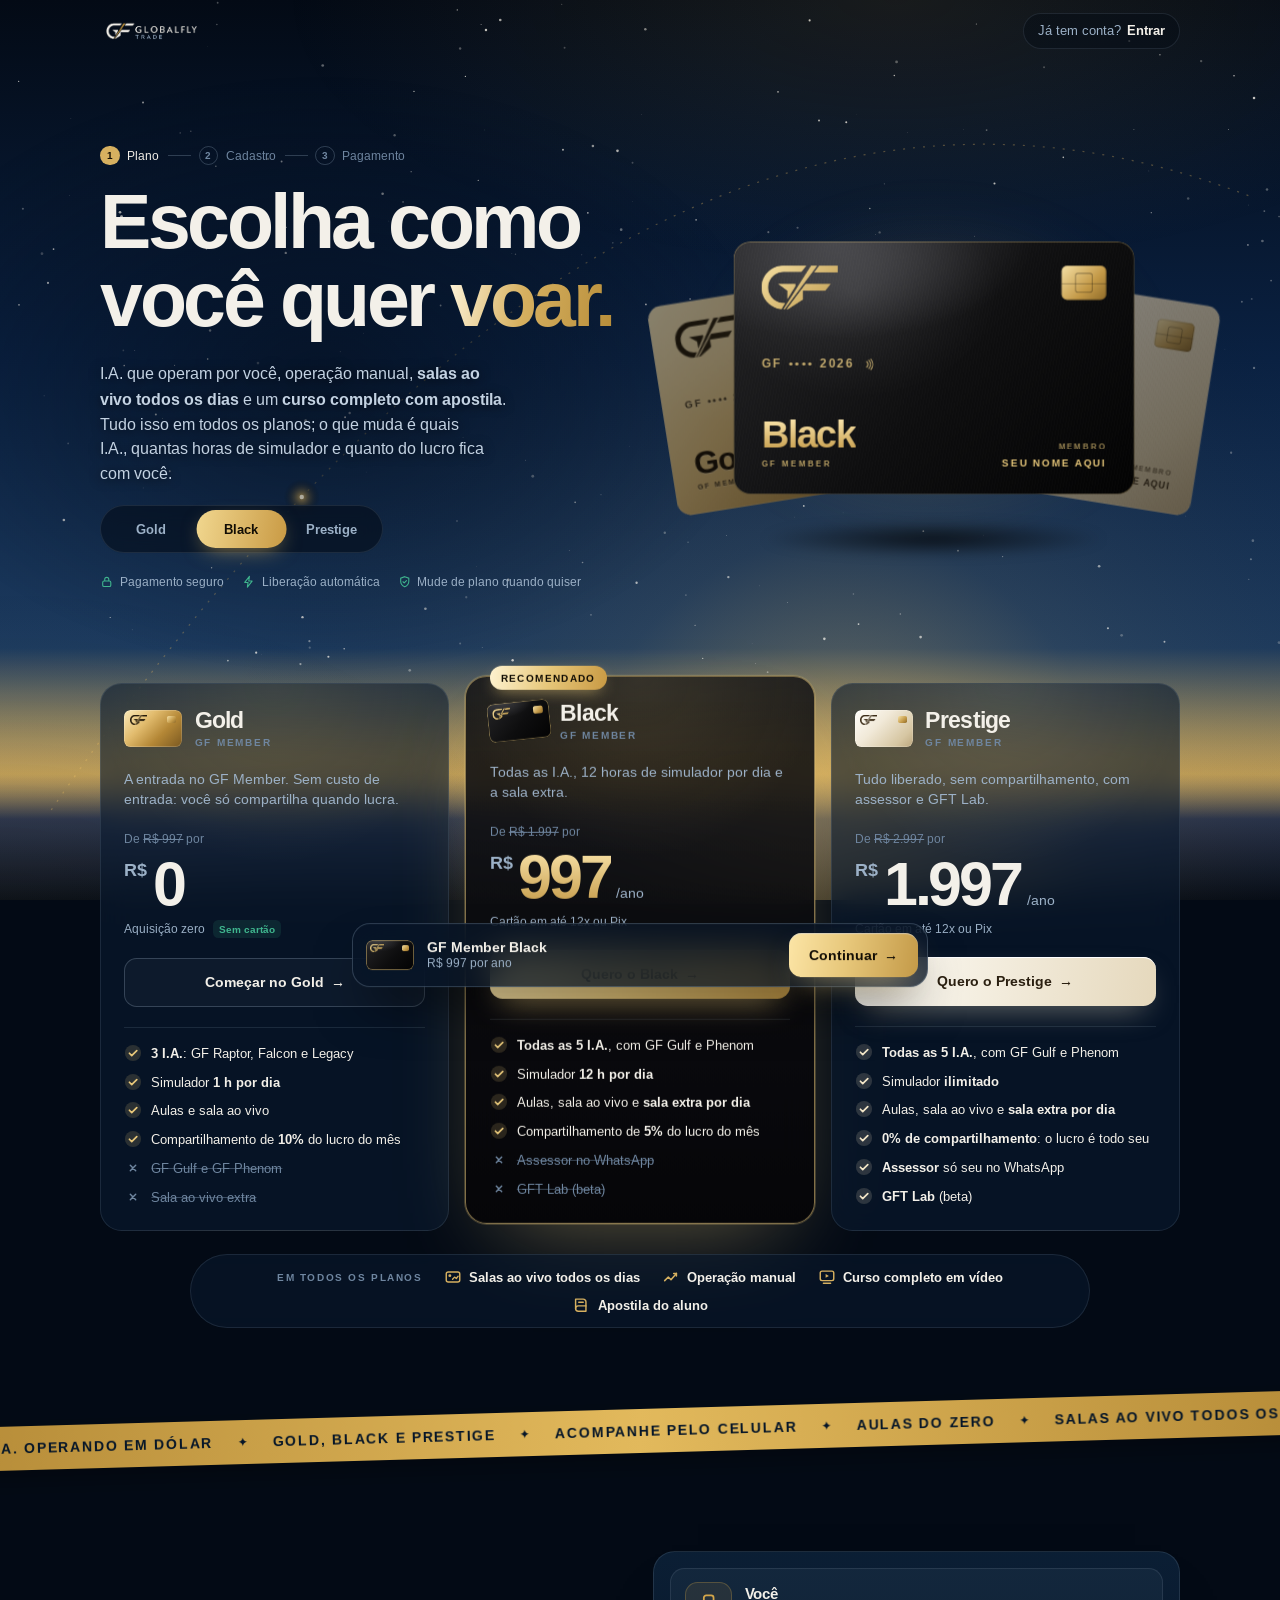
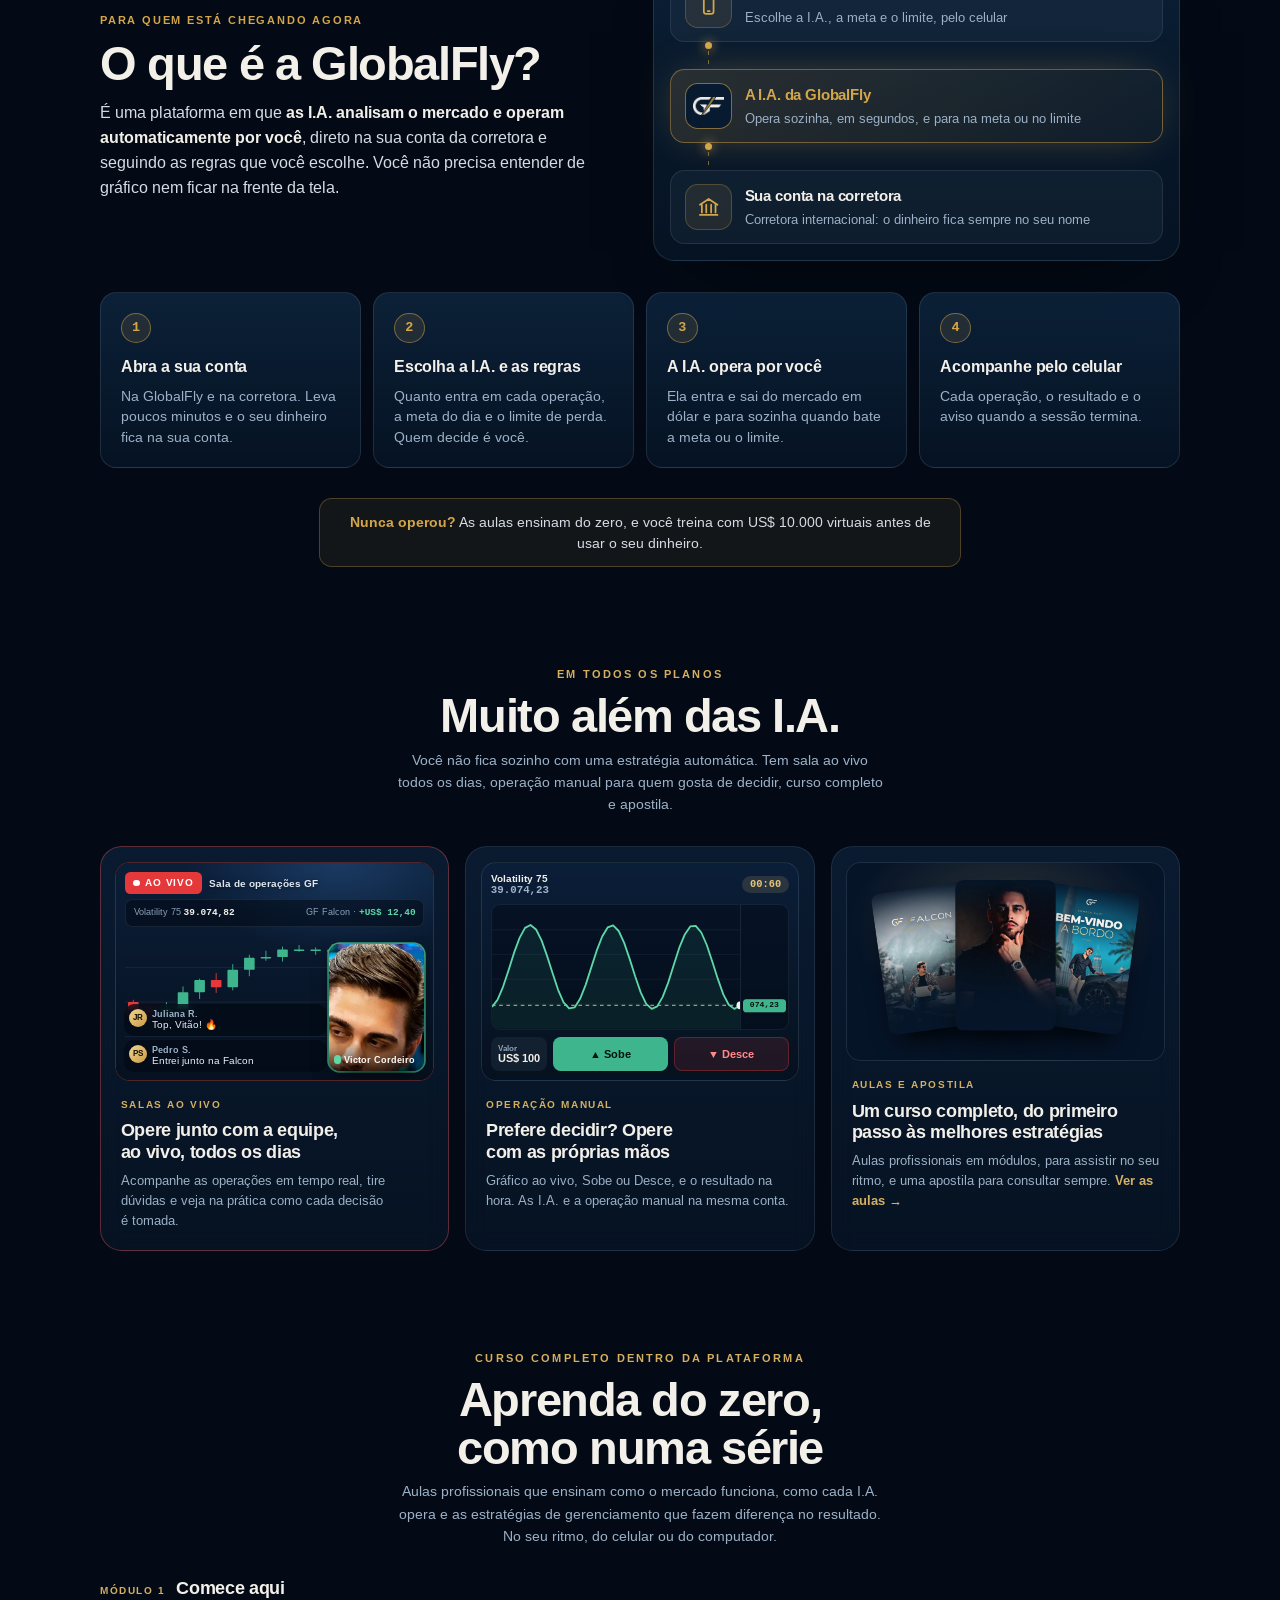
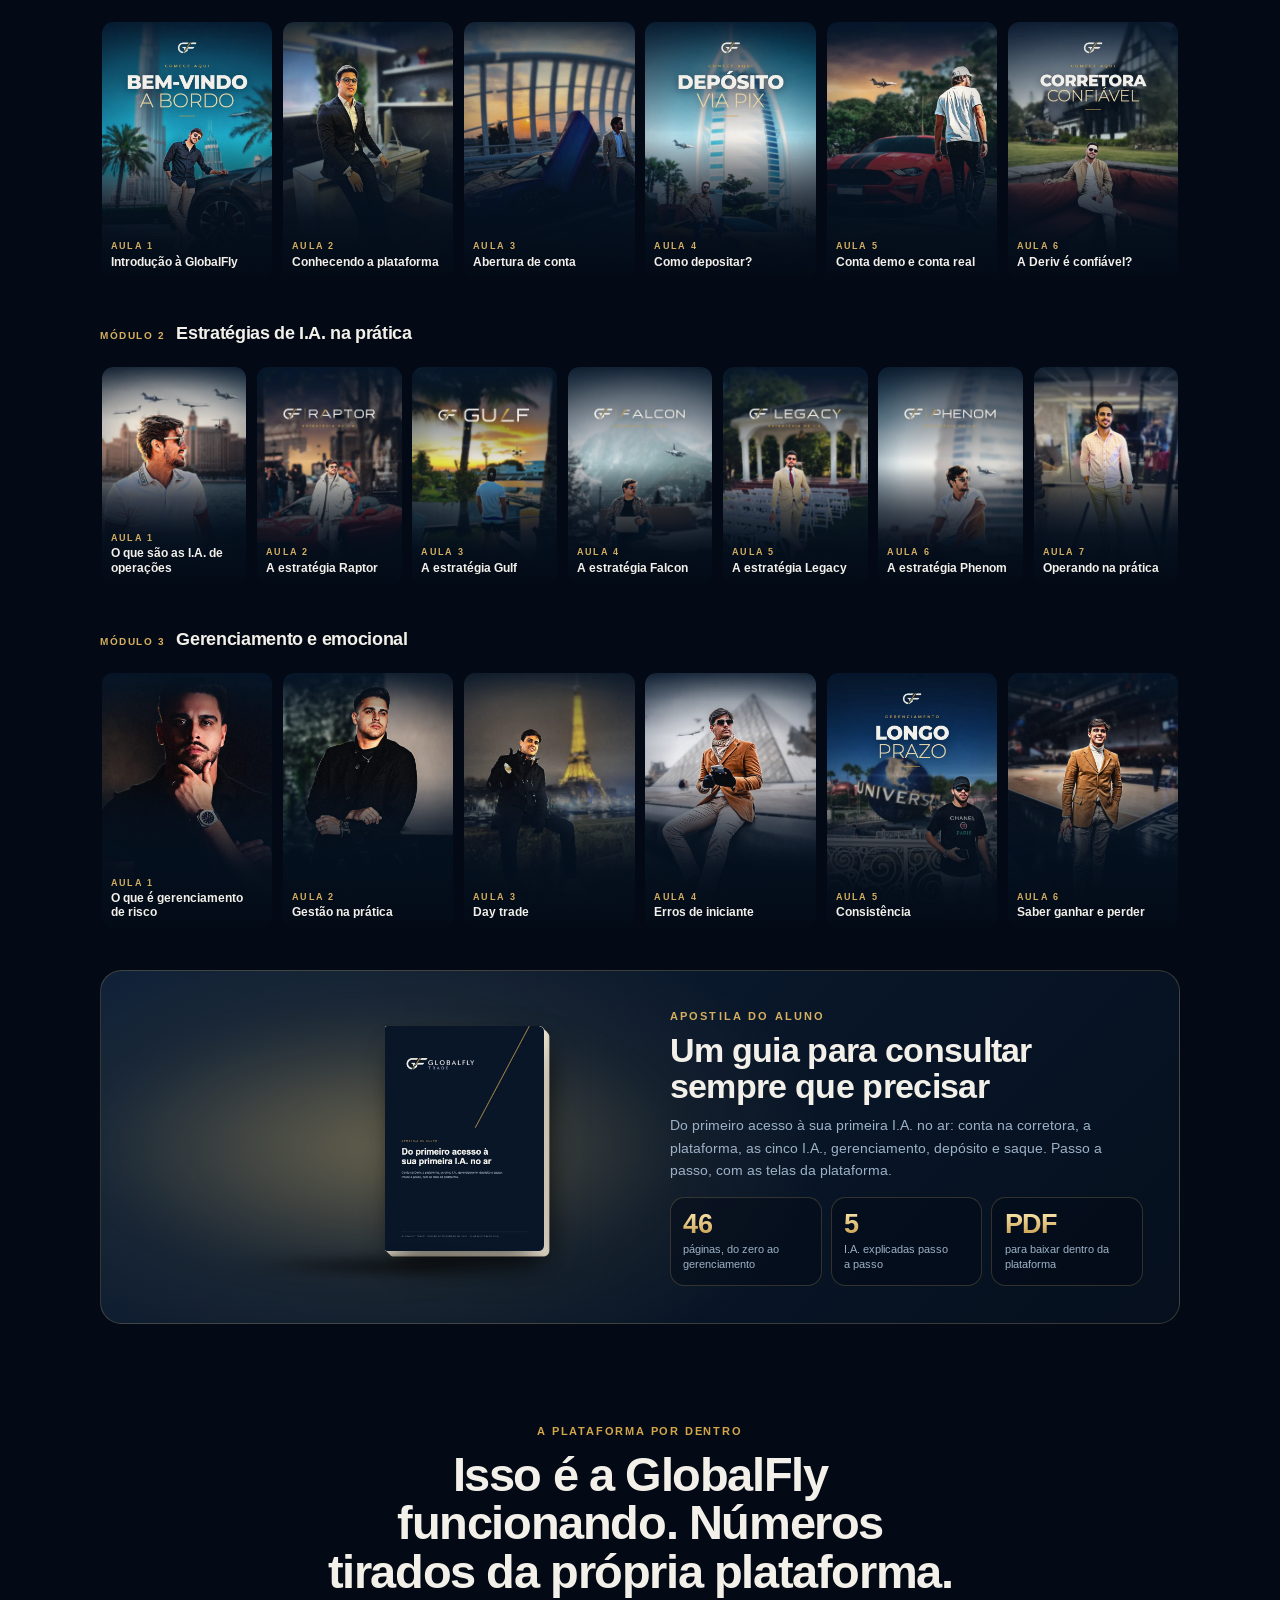
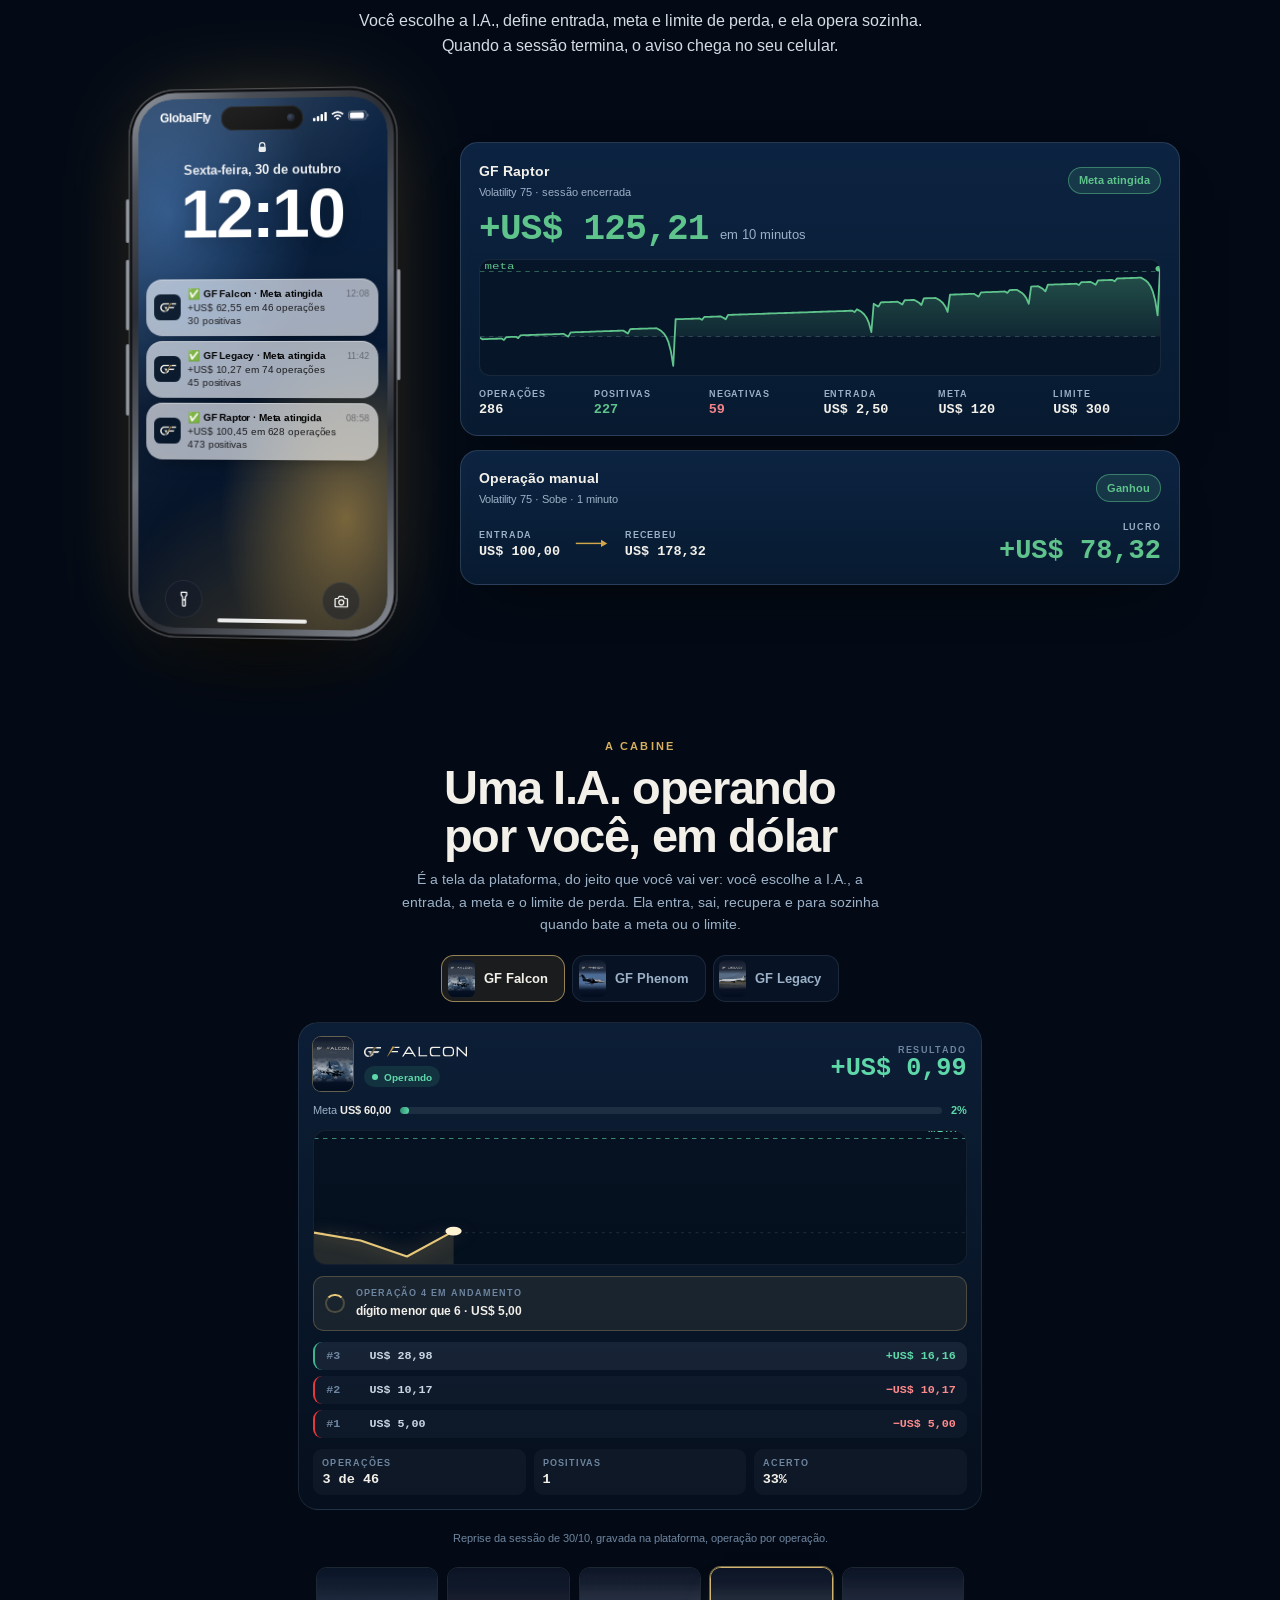
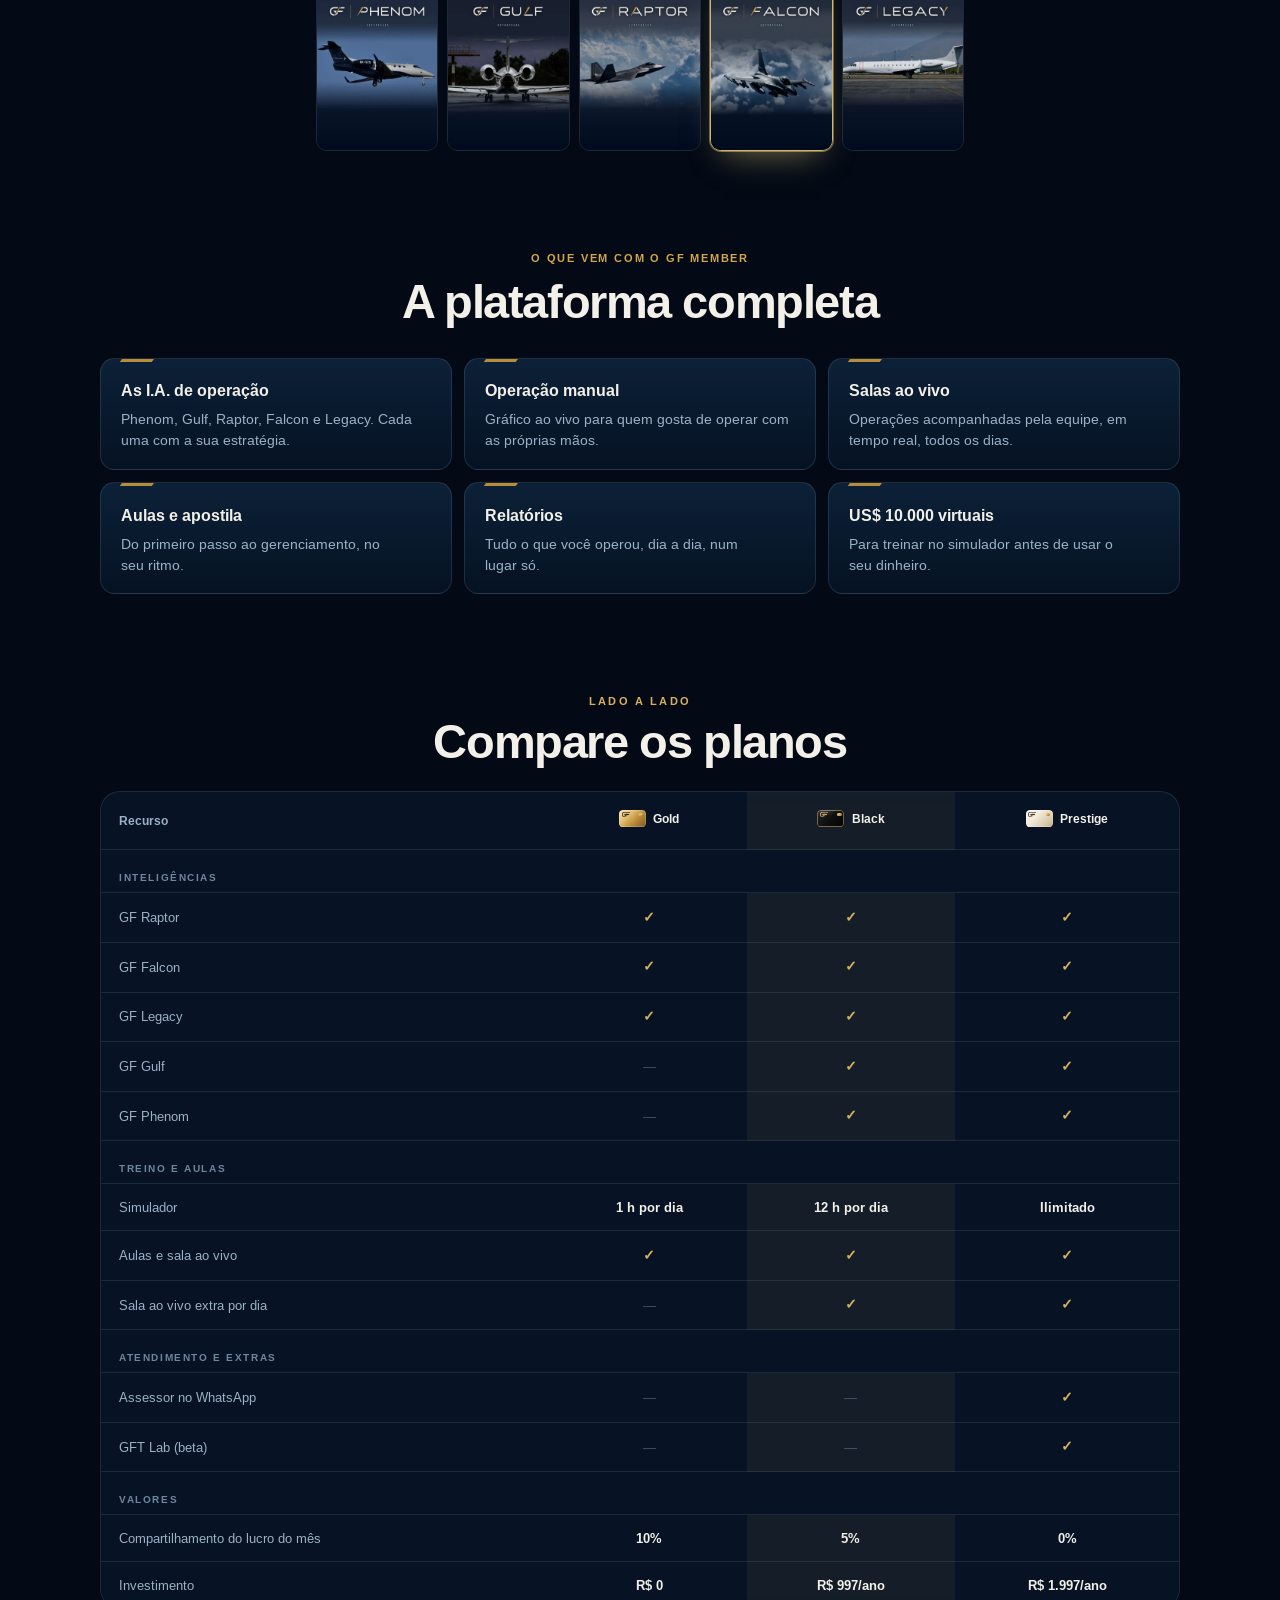
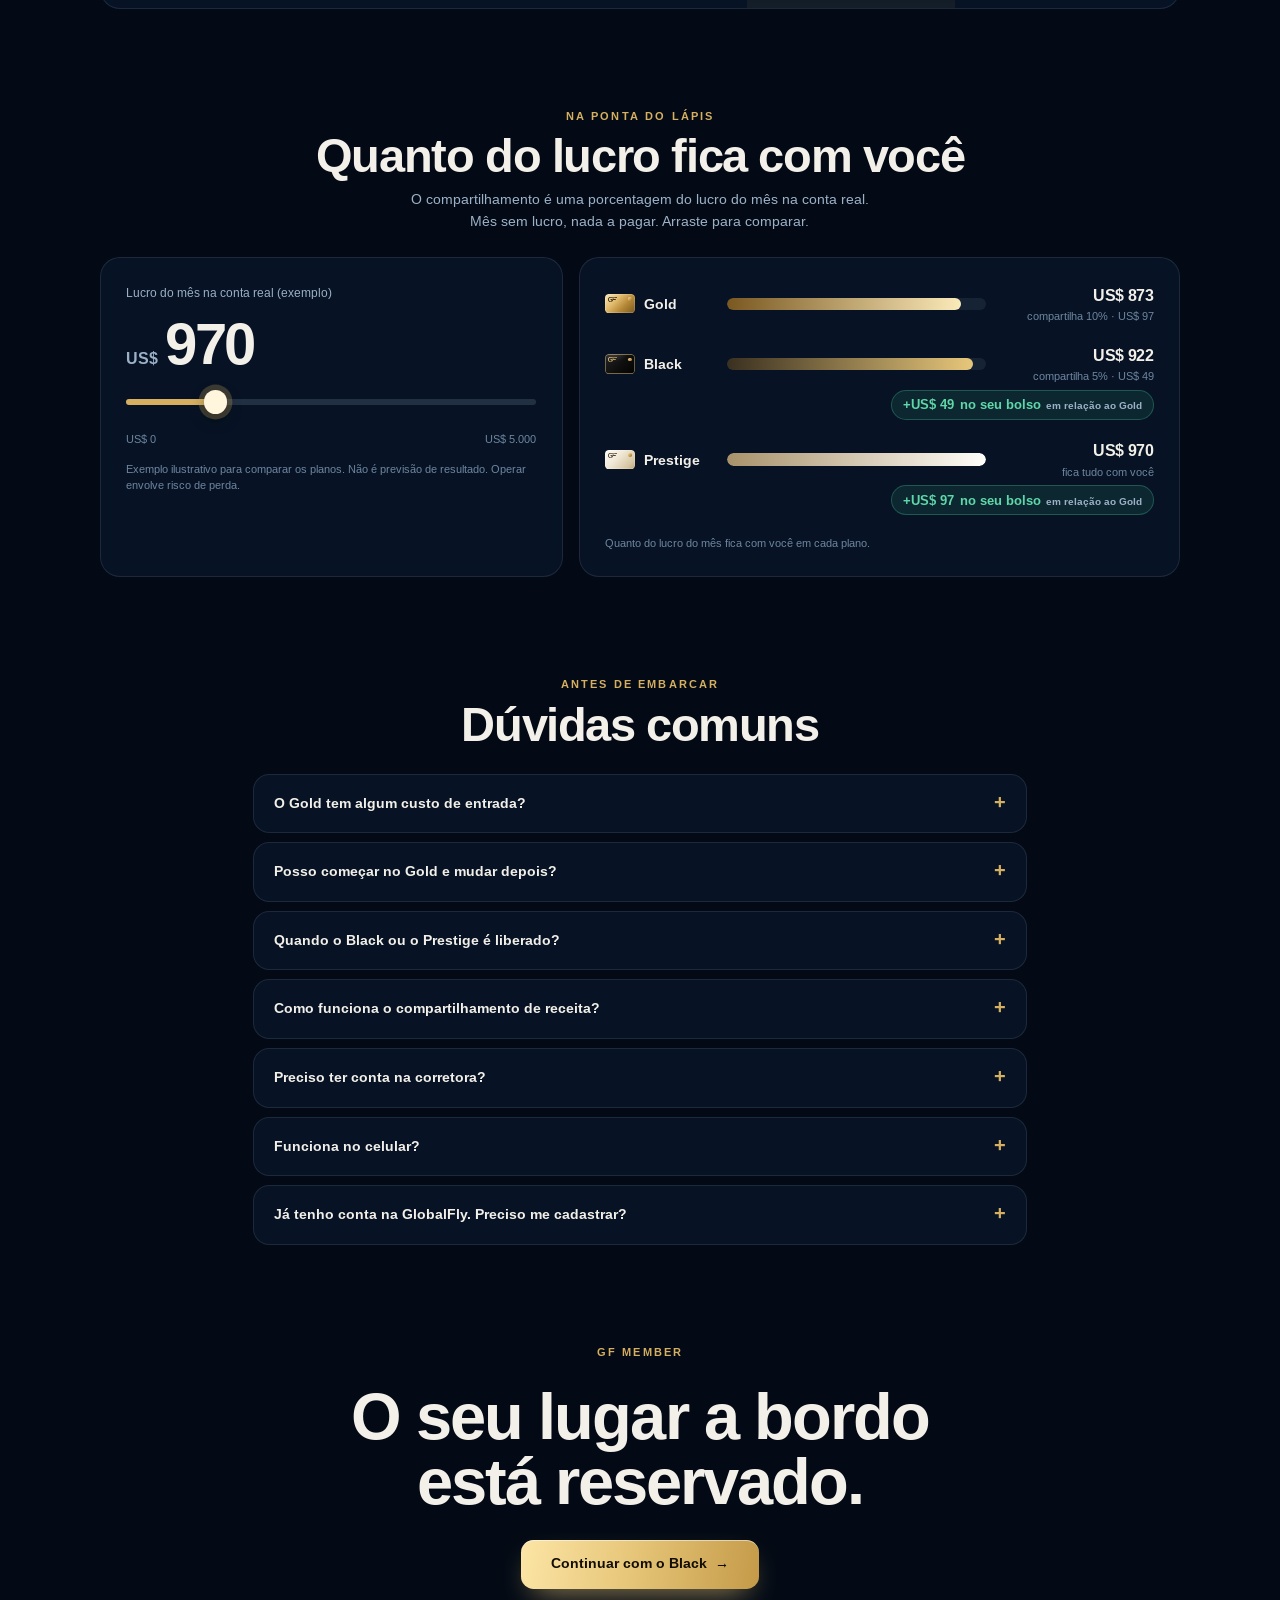
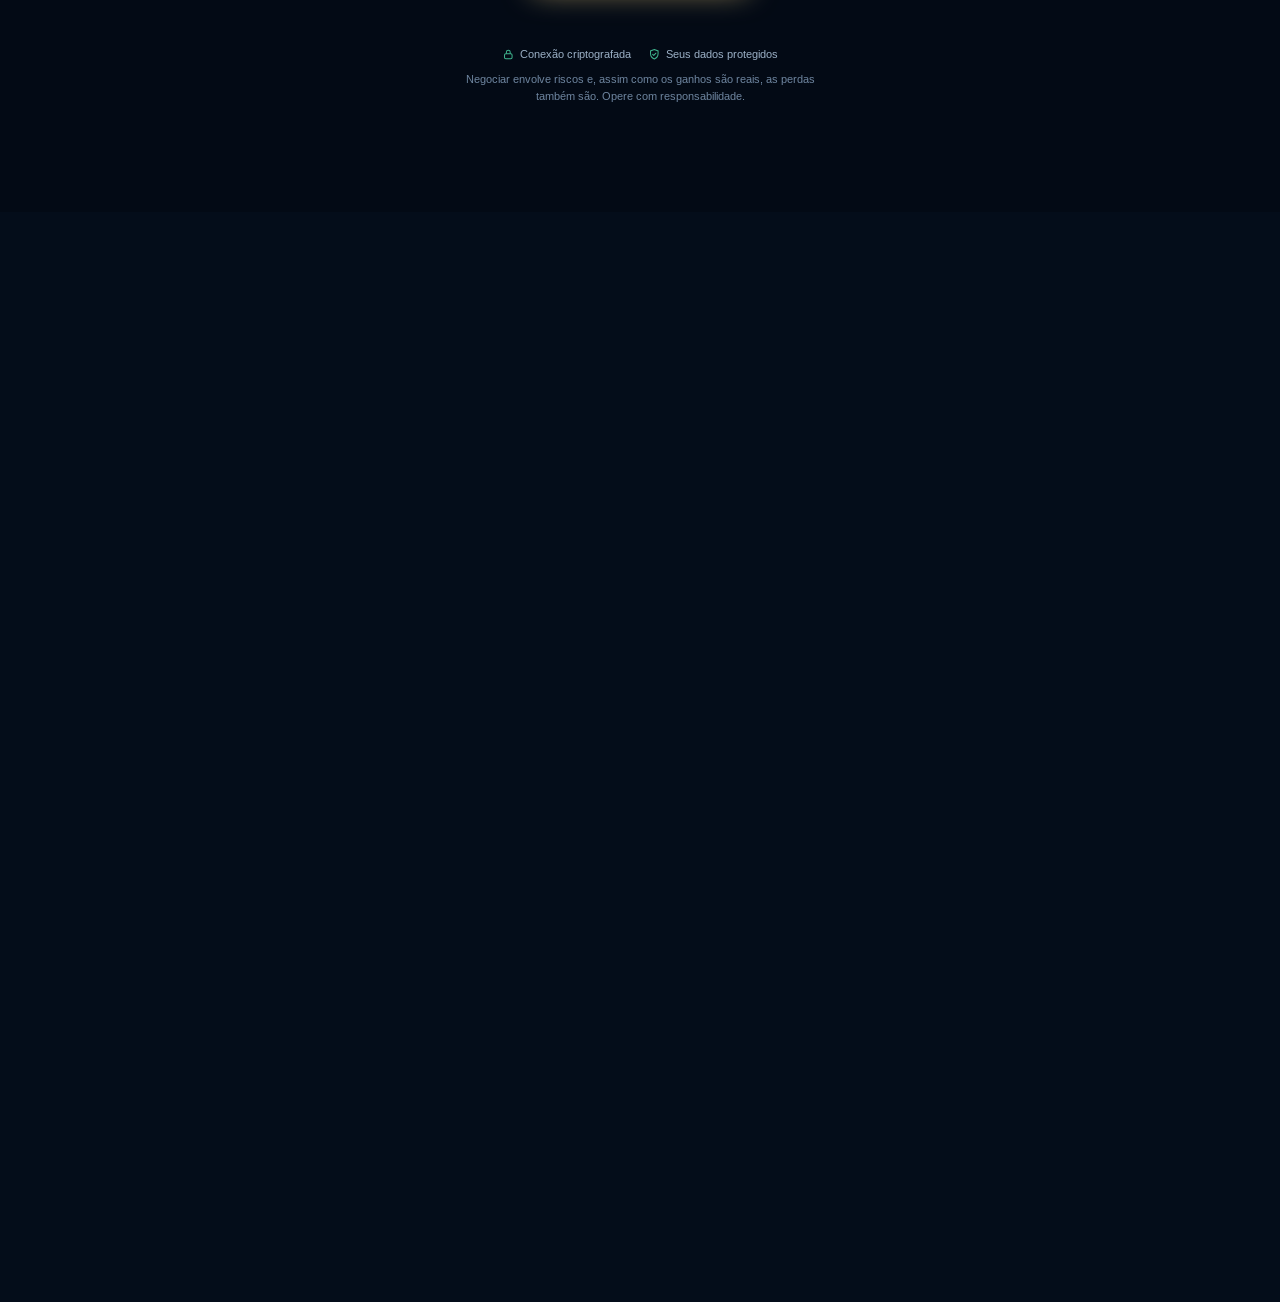
==== cadastro/index.html @ 7704c105 "Legacy Pro: 2026-11-24 23:28" ====
<!doctype html>
<html lang="pt-BR">
<head>
<meta charset="utf-8">
<meta name="viewport" content="width=device-width, initial-scale=1, viewport-fit=cover">
<meta name="robots" content="noindex">
<meta name="theme-color" content="#030A15">
<title>GlobalFly · Cadastro</title>
<!--
  11/11/2026 (Tiago): globalflytrade.com/cadastro, /n/cadastro e /v/cadastro abrem o cadastro com a
  escolha do plano (Gold, Black, Prestige), que mora na plataforma (CadastroComPlanos.tsx). Esta página
  só encaminha: leva a marcação da campanha (utm, fbclid...) e o parceiro do caminho (/n, /v) como
  ?parceiro=, que a plataforma guarda (primeiro toque) e conta como clique, e o pixel do parceiro segue
  na página nova. A landing do lançamento de 09/11 está guardada em arquivo/landing-lancamento-09-11/.
  O questionário e o obrigado (/cadastro/questionario/, /cadastro/obrigado/) continuam aqui.
-->
<style>html,body{margin:0;height:100%;background:#030A15}</style>
<script>
  (function () {
    var s = location.pathname.split('/').filter(Boolean)
    var parceiro = s.length > 1 && s[1] === 'cadastro' && /^[a-z0-9]{1,20}$/.test(s[0]) ? s[0] : ''
    var q = new URLSearchParams(location.search)
    q.set('cadastro', '1')
    if (parceiro && !q.has('parceiro')) q.set('parceiro', parceiro)
    location.replace('/?' + q.toString() + location.hash)
  })()
</script>
<noscript><meta http-equiv="refresh" content="0; url=/?cadastro=1"></noscript>
</head>
<body></body>
</html>
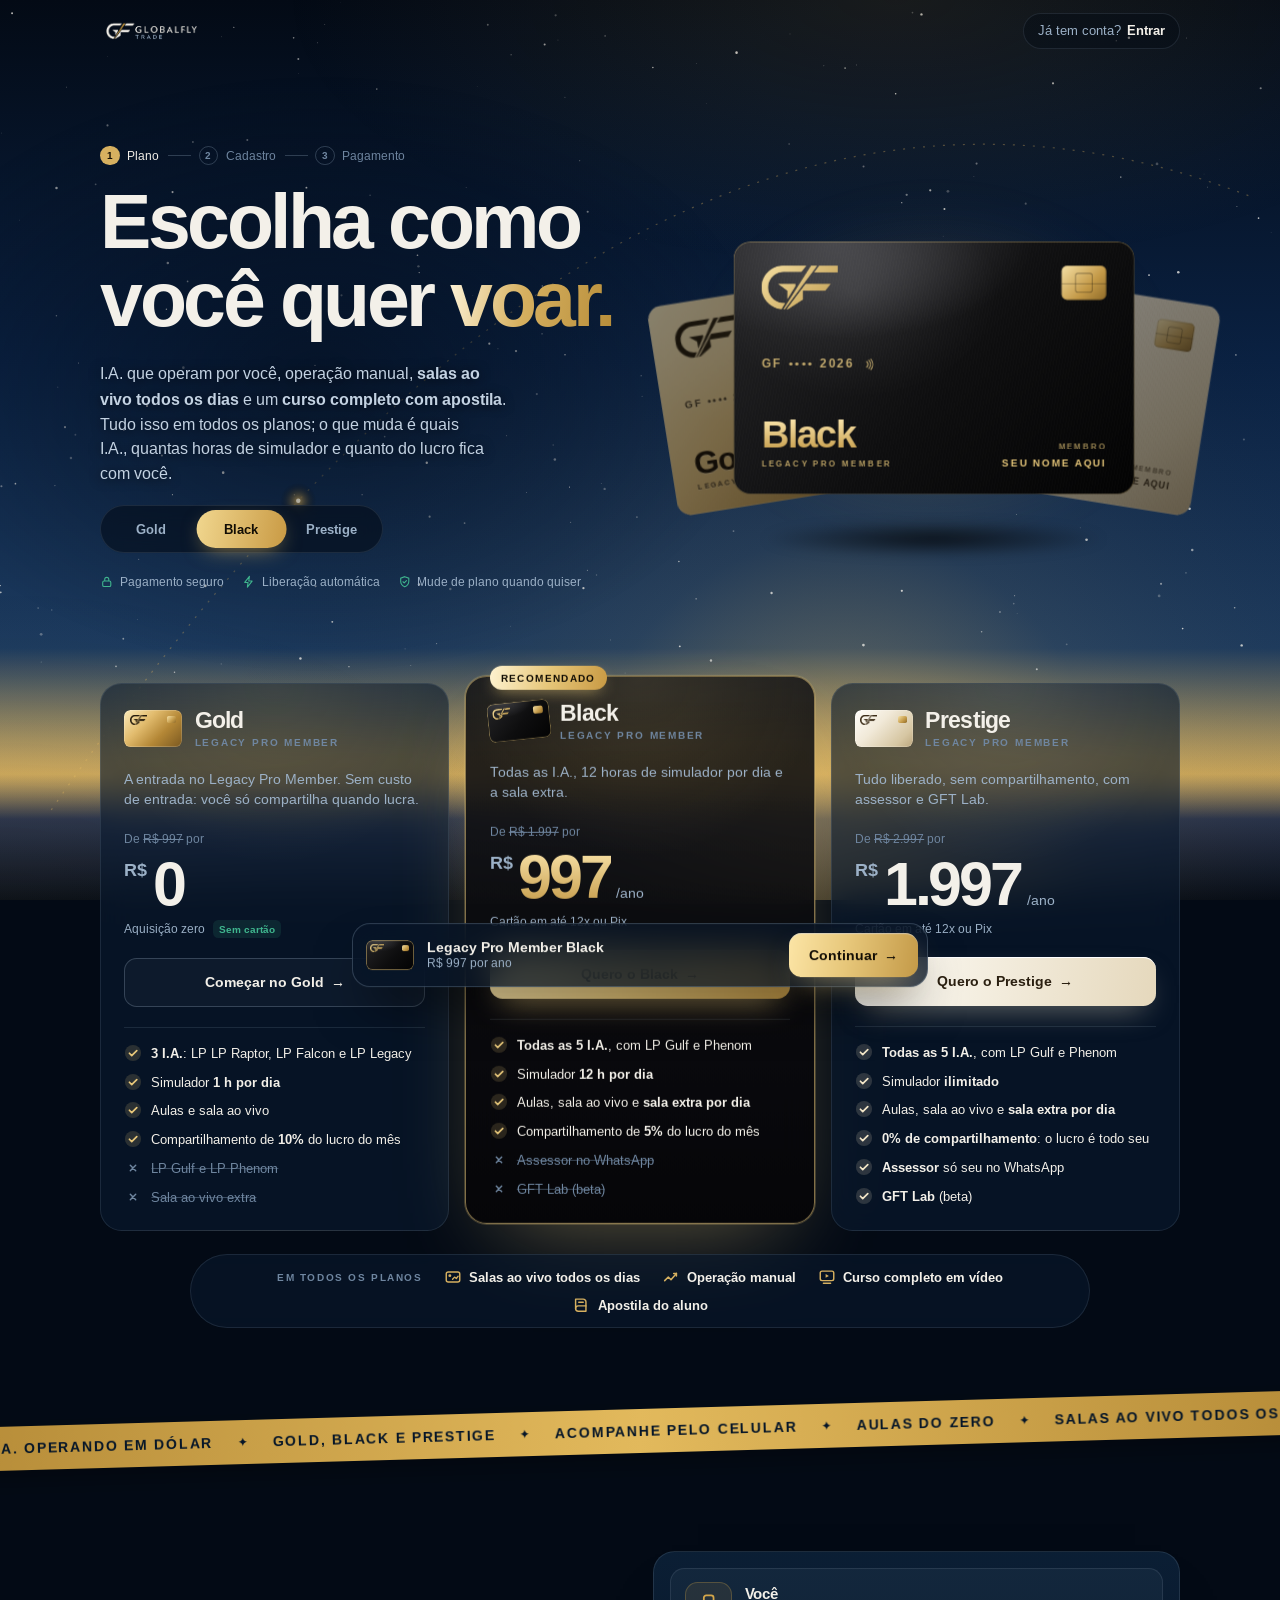
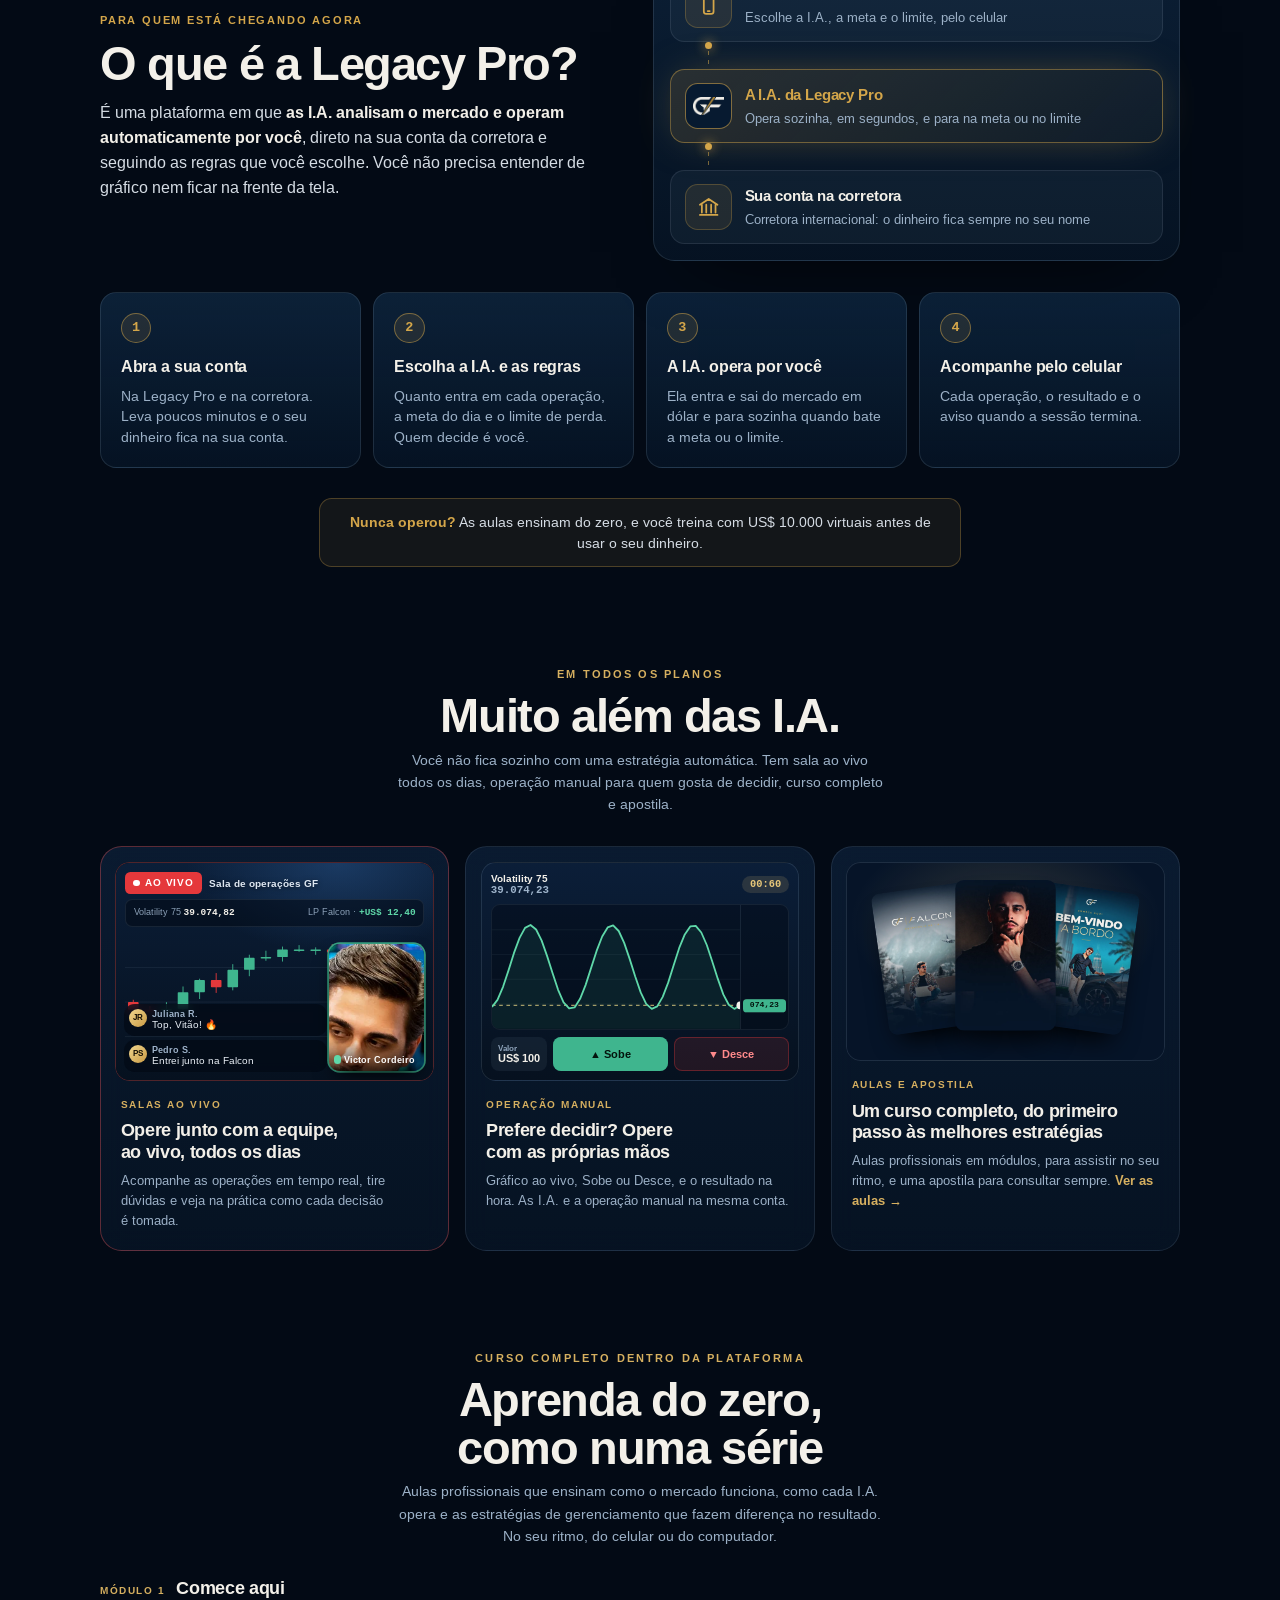
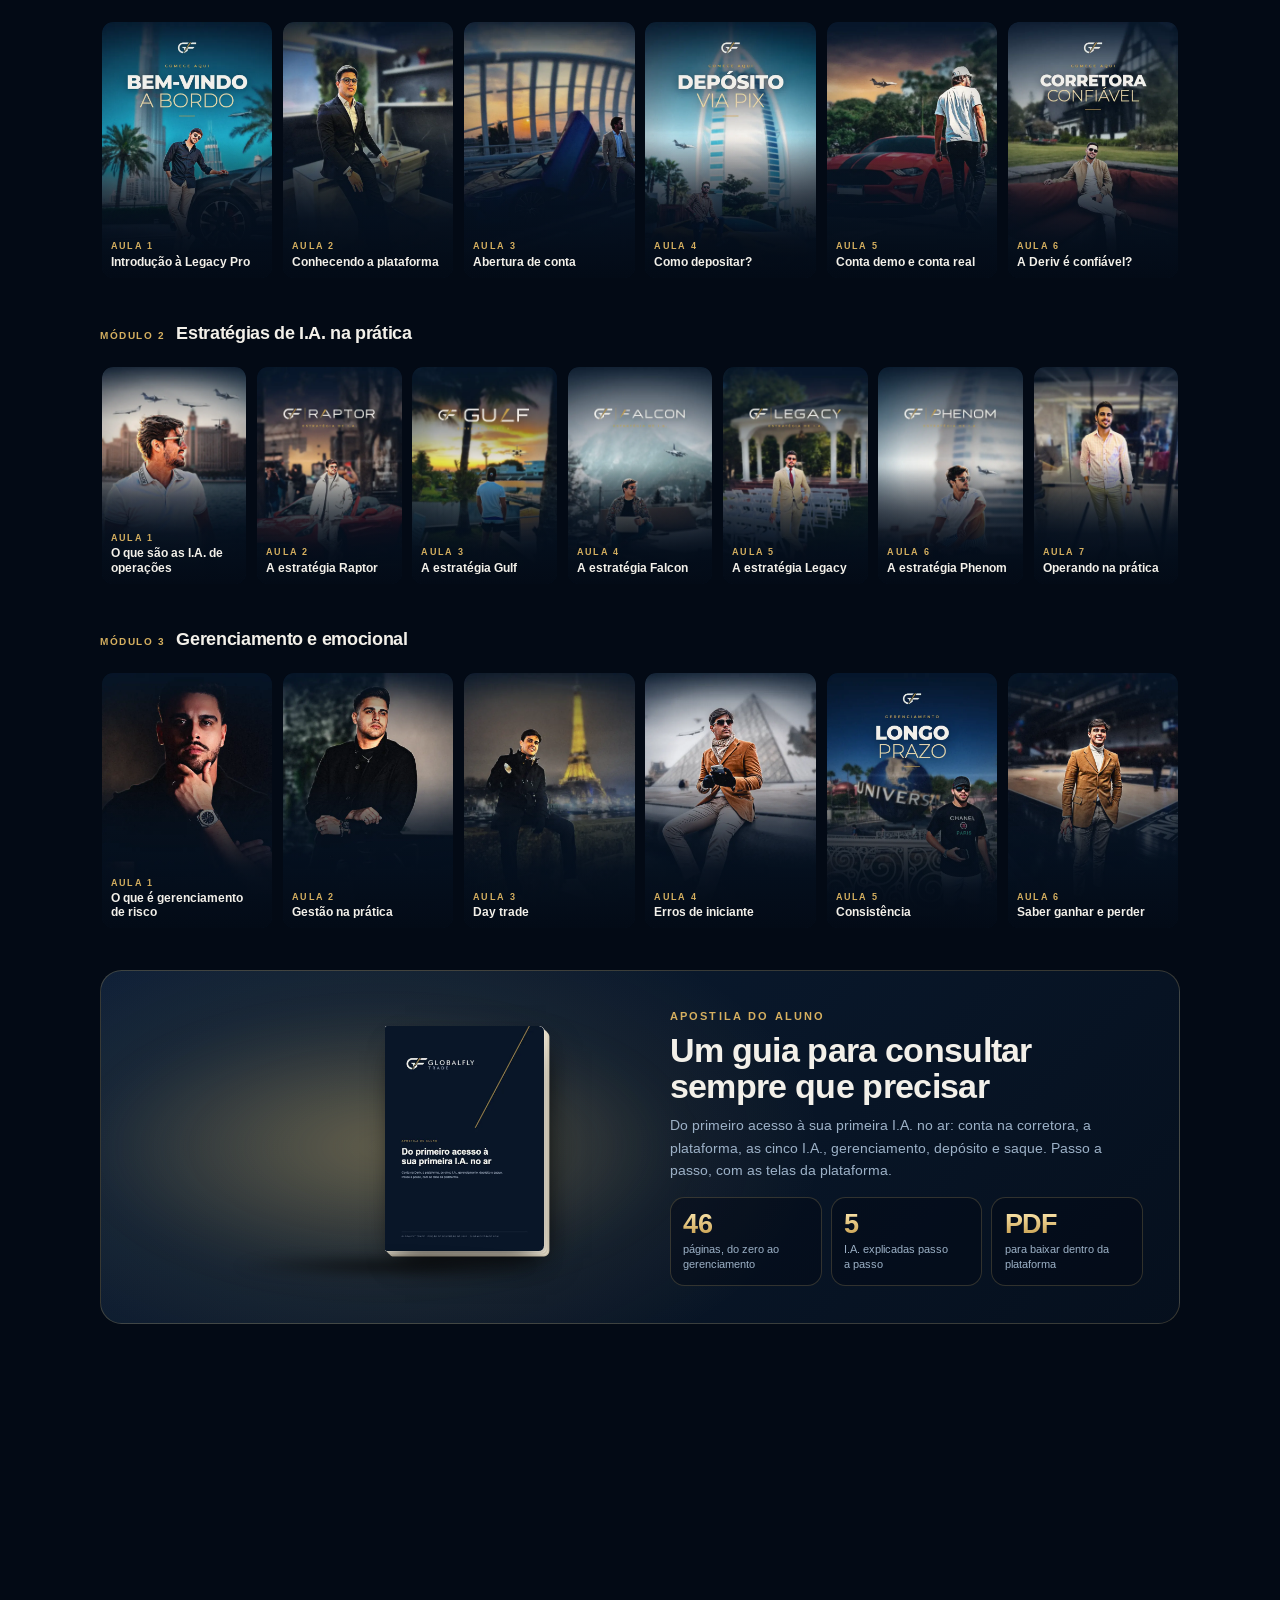
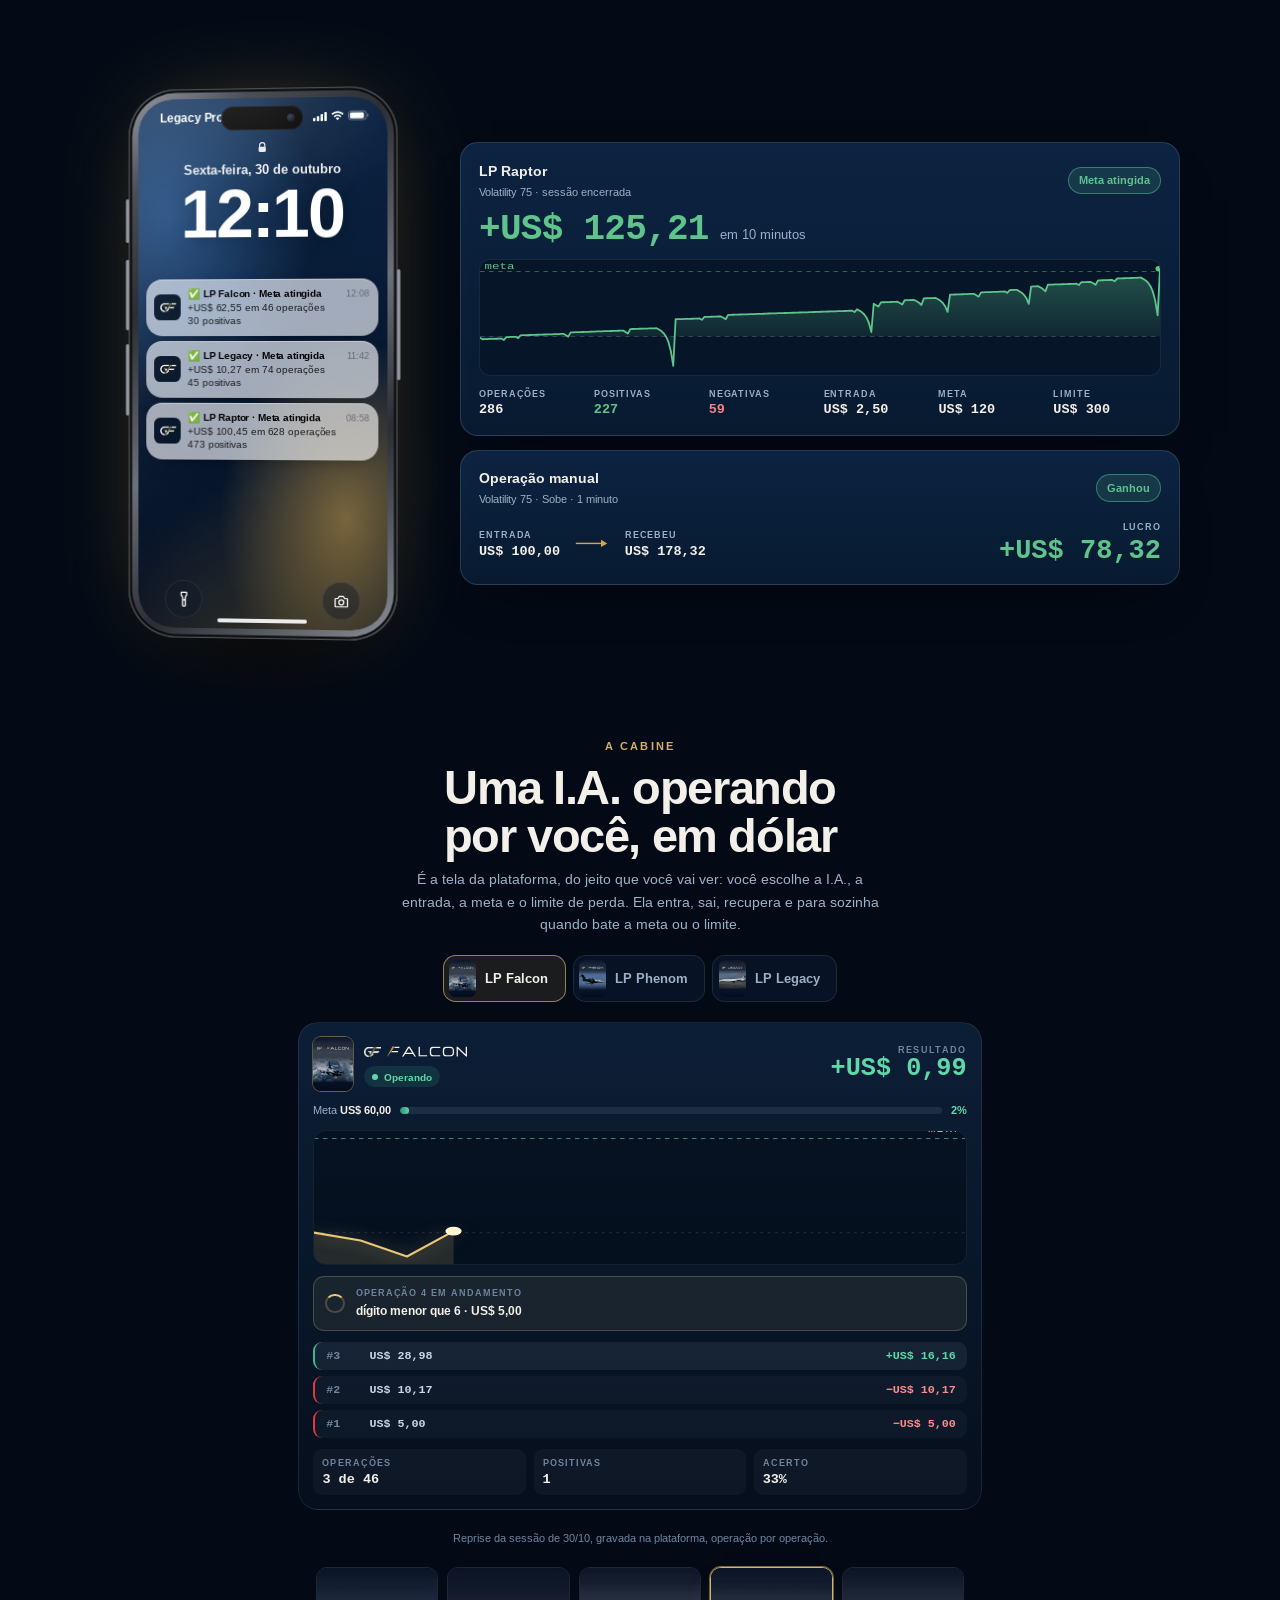
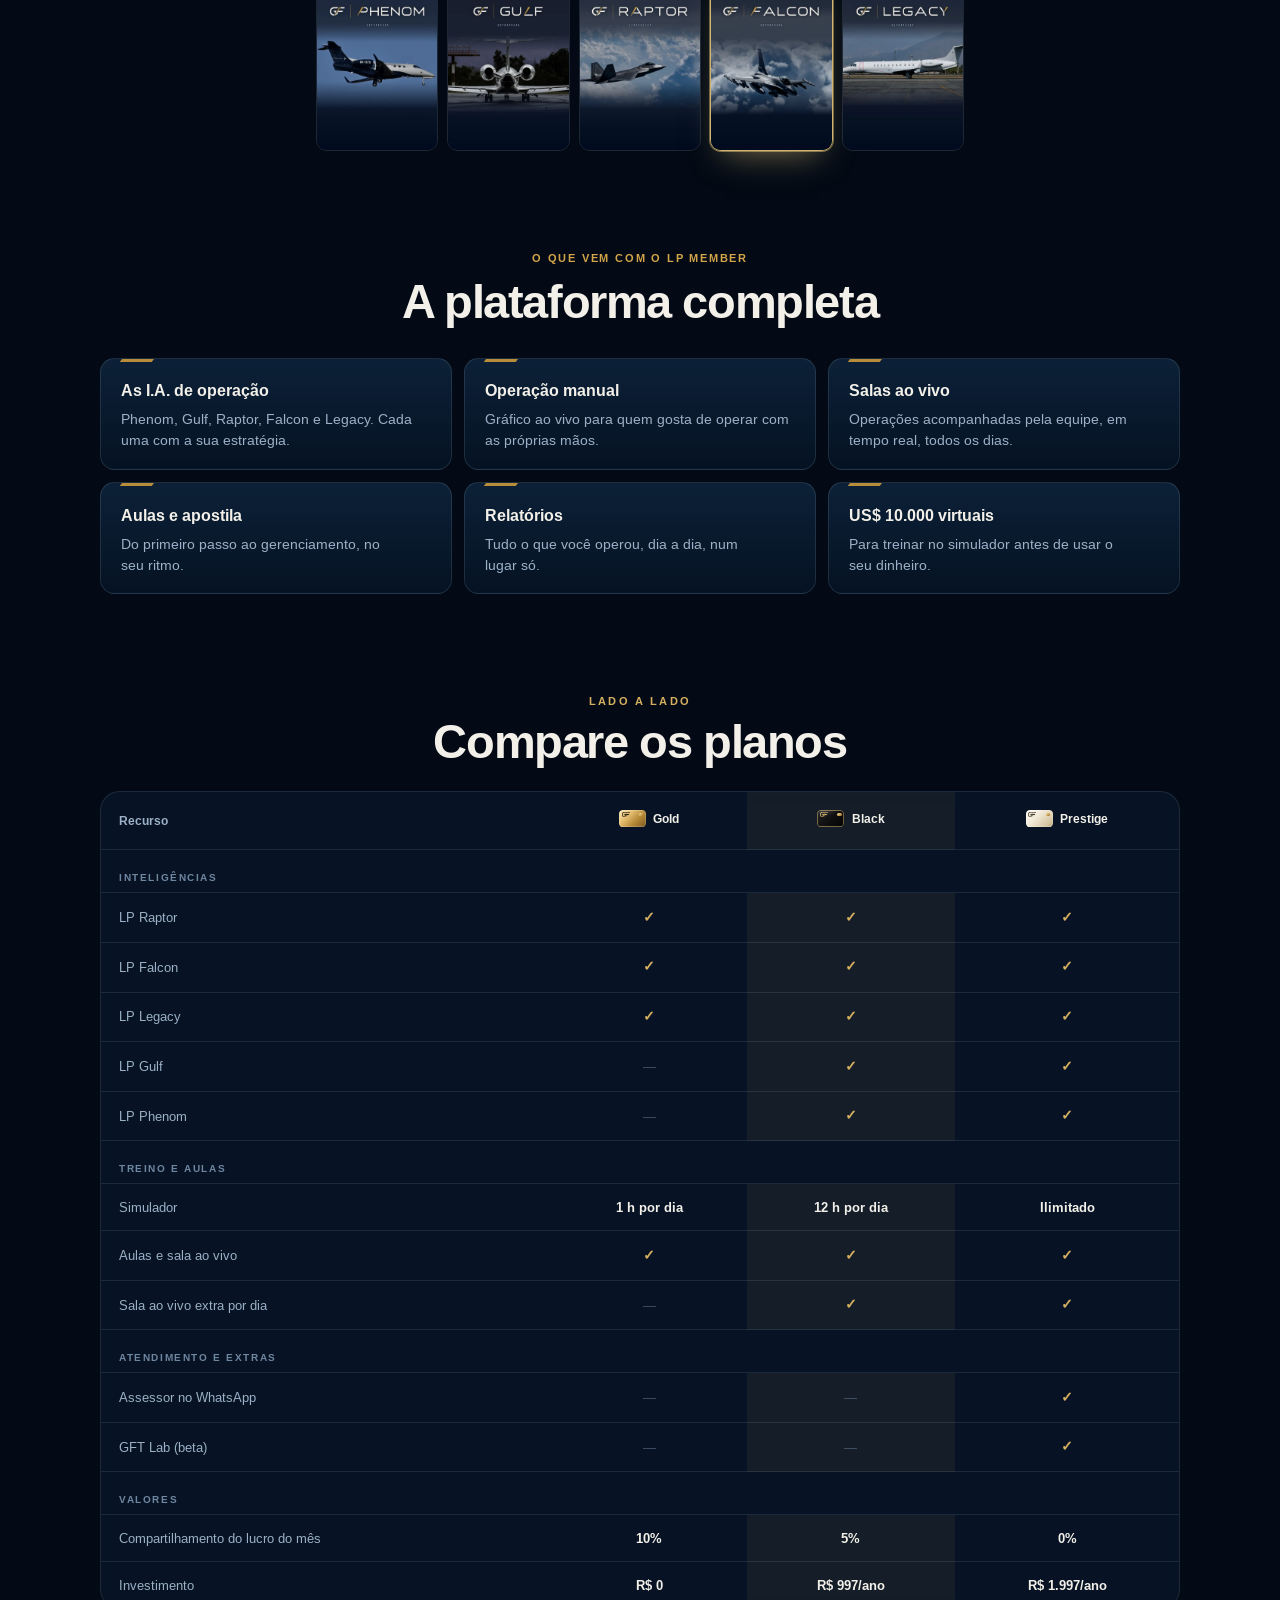
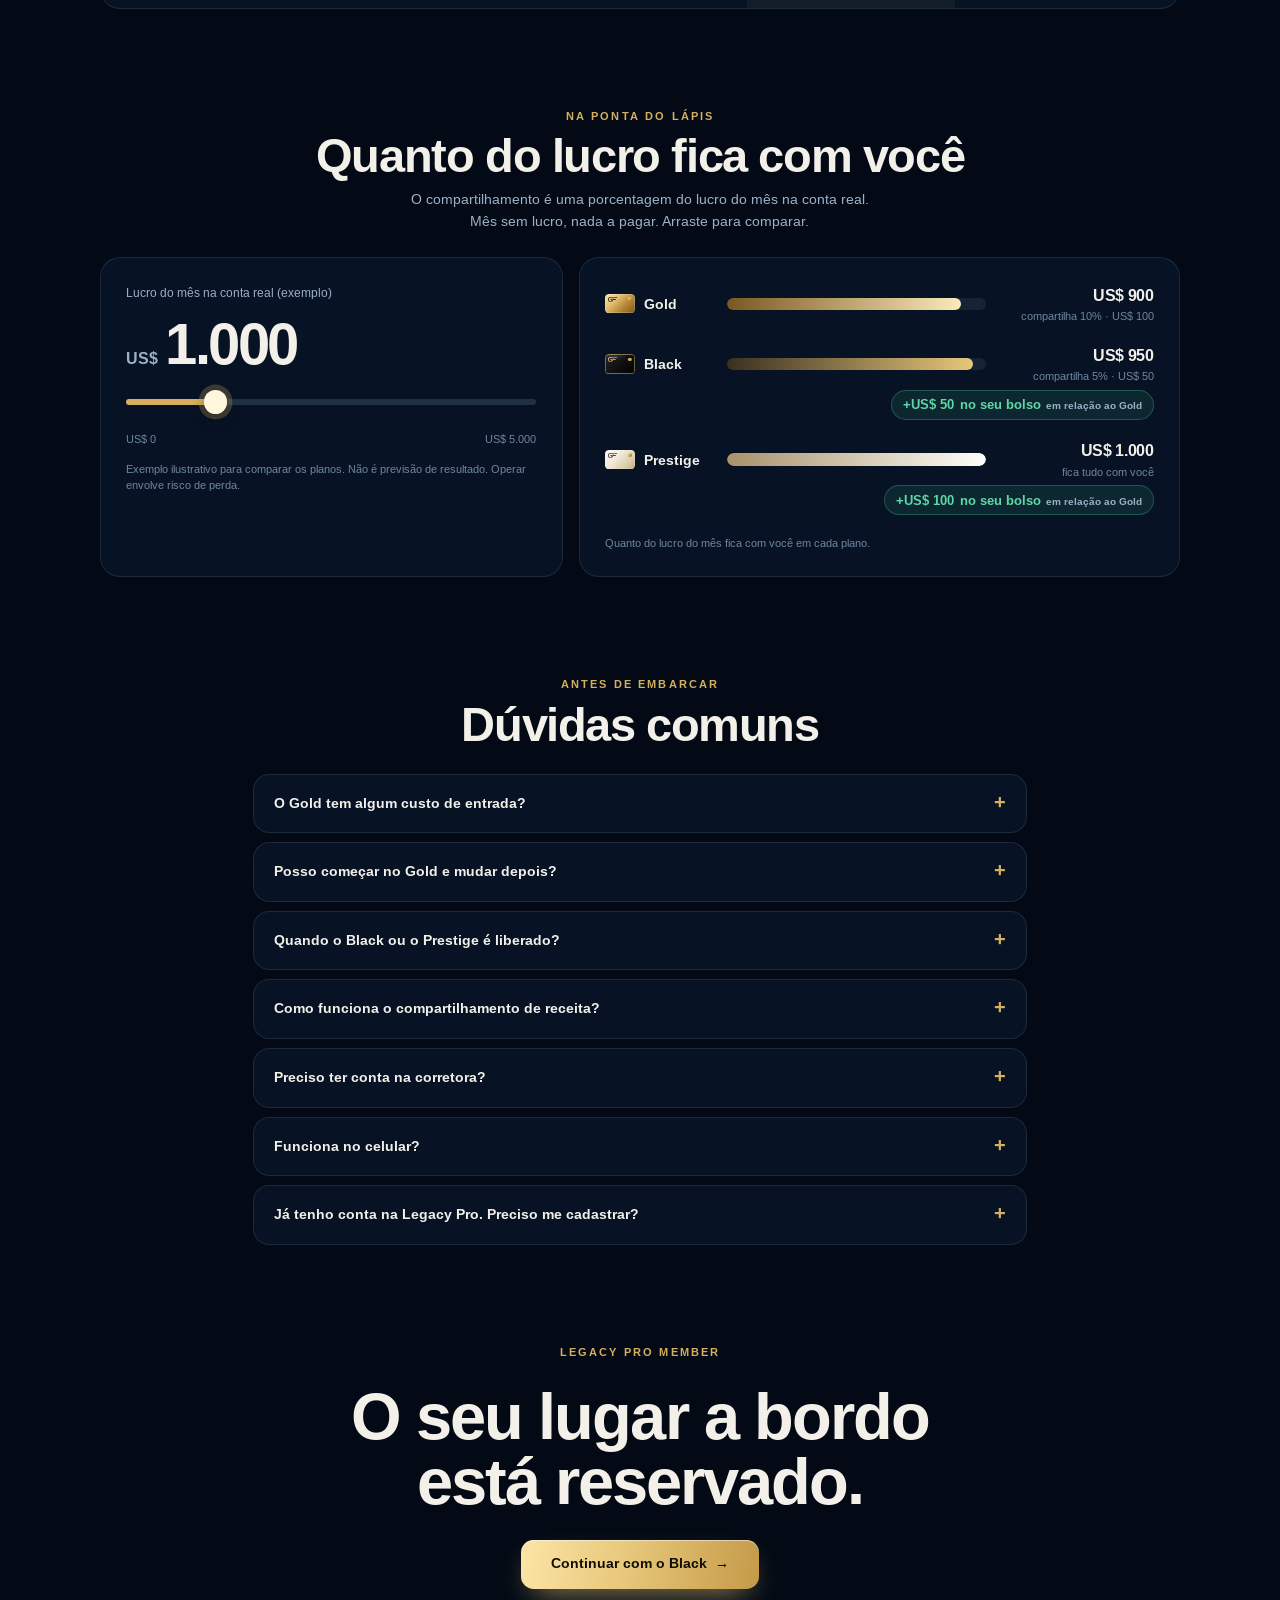
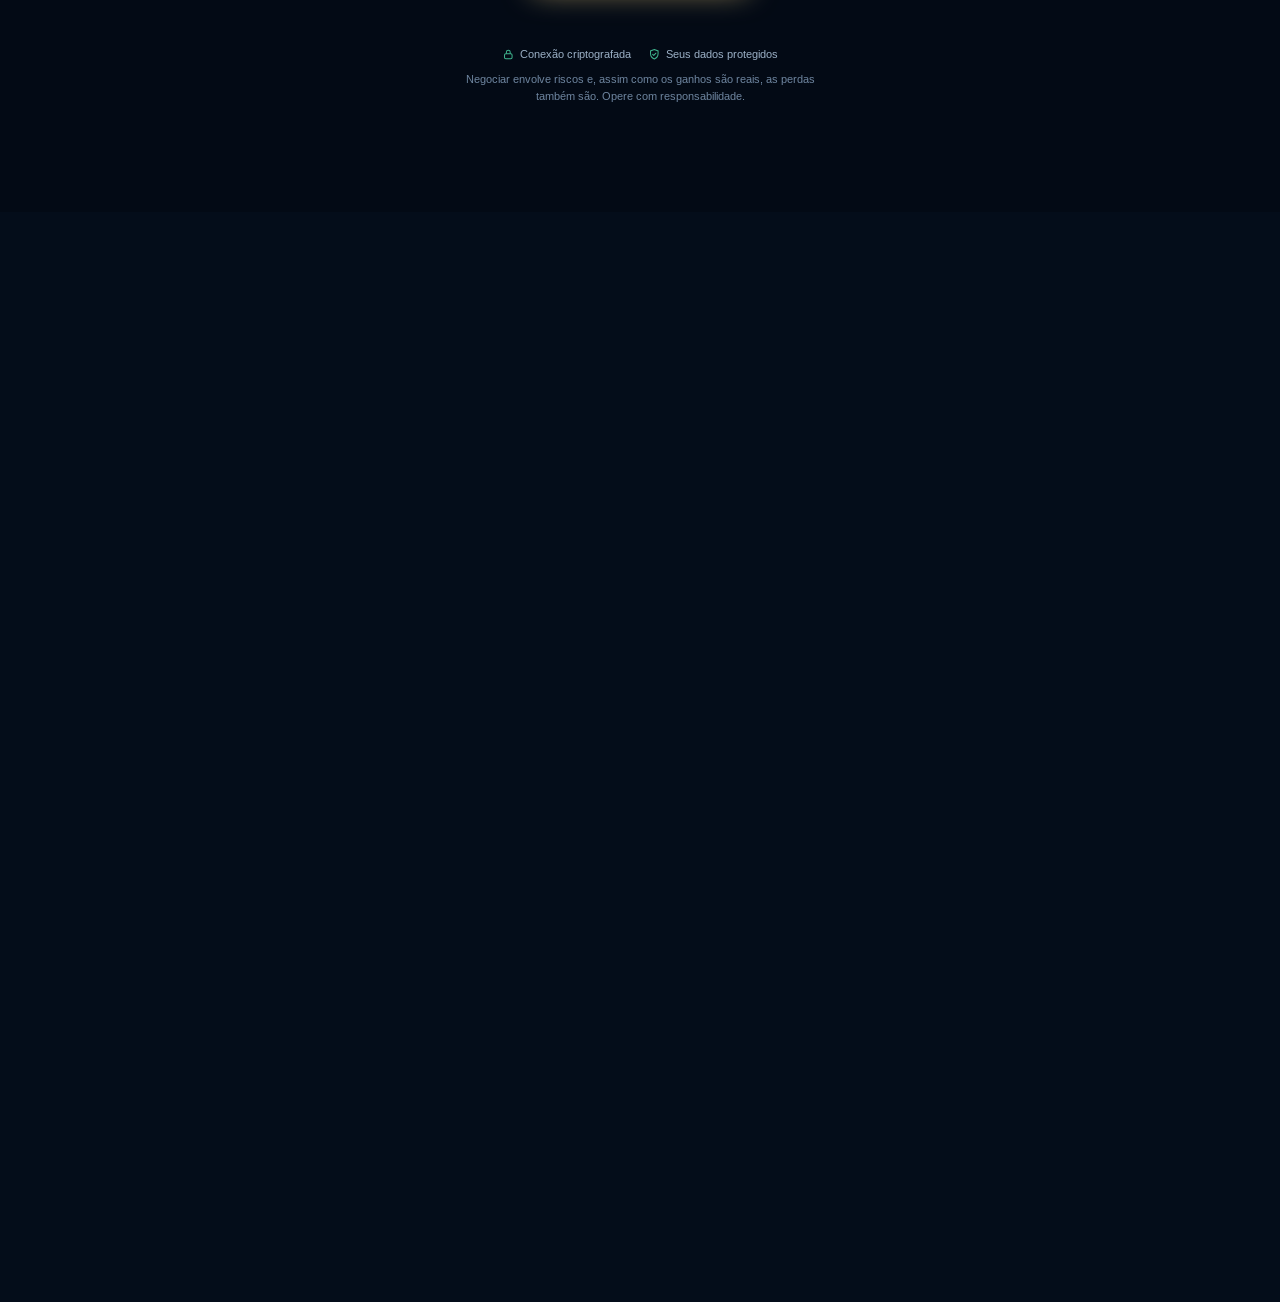
==== commit 4827bf10: "Legacy Pro: 2026-11-25 11:41" ====
--- a/cadastro/index.html
+++ b/cadastro/index.html
@@ -5,9 +5,9 @@
 <meta name="viewport" content="width=device-width, initial-scale=1, viewport-fit=cover">
 <meta name="robots" content="noindex">
 <meta name="theme-color" content="#030A15">
-<title>GlobalFly · Cadastro</title>
+<title>Legacy Pro · Cadastro</title>
 <!--
-  11/11/2026 (Tiago): globalflytrade.com/cadastro, /n/cadastro e /v/cadastro abrem o cadastro com a
+  11/11/2026 (Tiago): legacyprotrade.com/cadastro, /n/cadastro e /v/cadastro abrem o cadastro com a
   escolha do plano (Gold, Black, Prestige), que mora na plataforma (CadastroComPlanos.tsx). Esta página
   só encaminha: leva a marcação da campanha (utm, fbclid...) e o parceiro do caminho (/n, /v) como
   ?parceiro=, que a plataforma guarda (primeiro toque) e conta como clique, e o pixel do parceiro segue
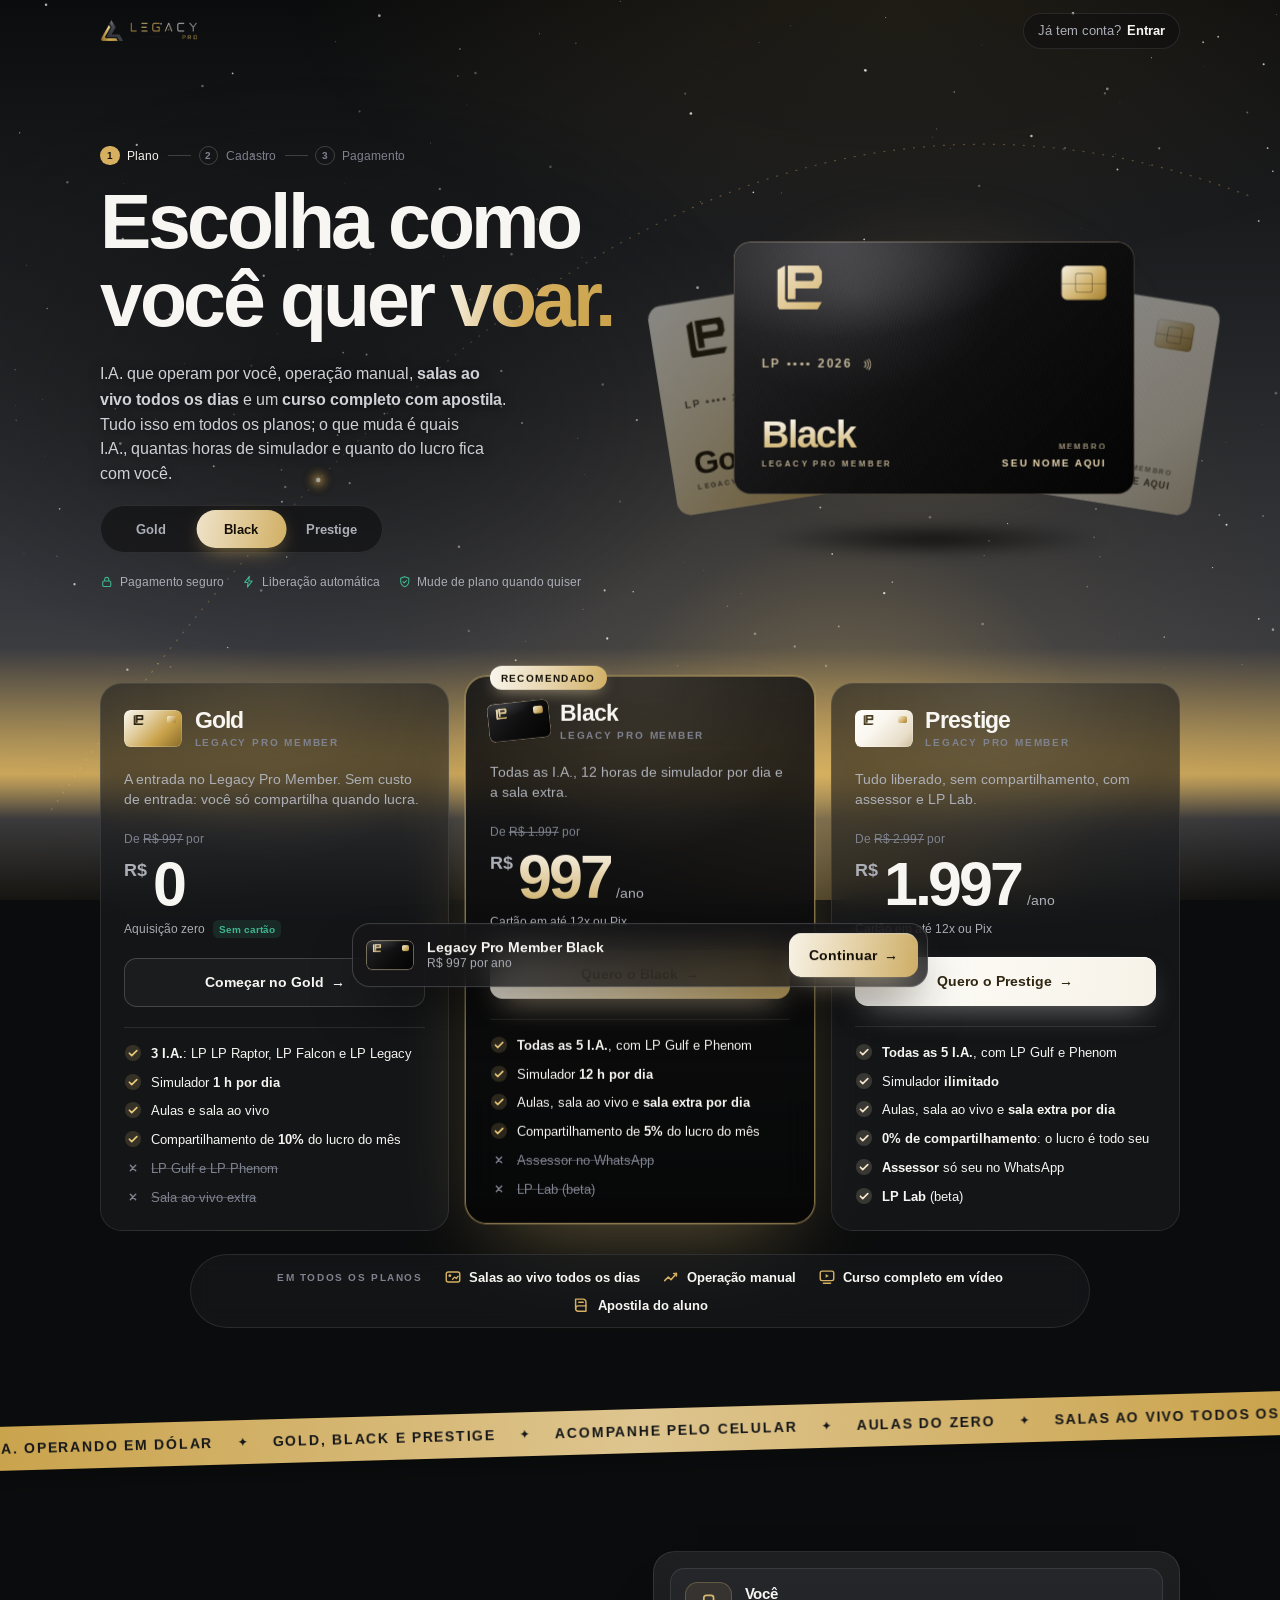
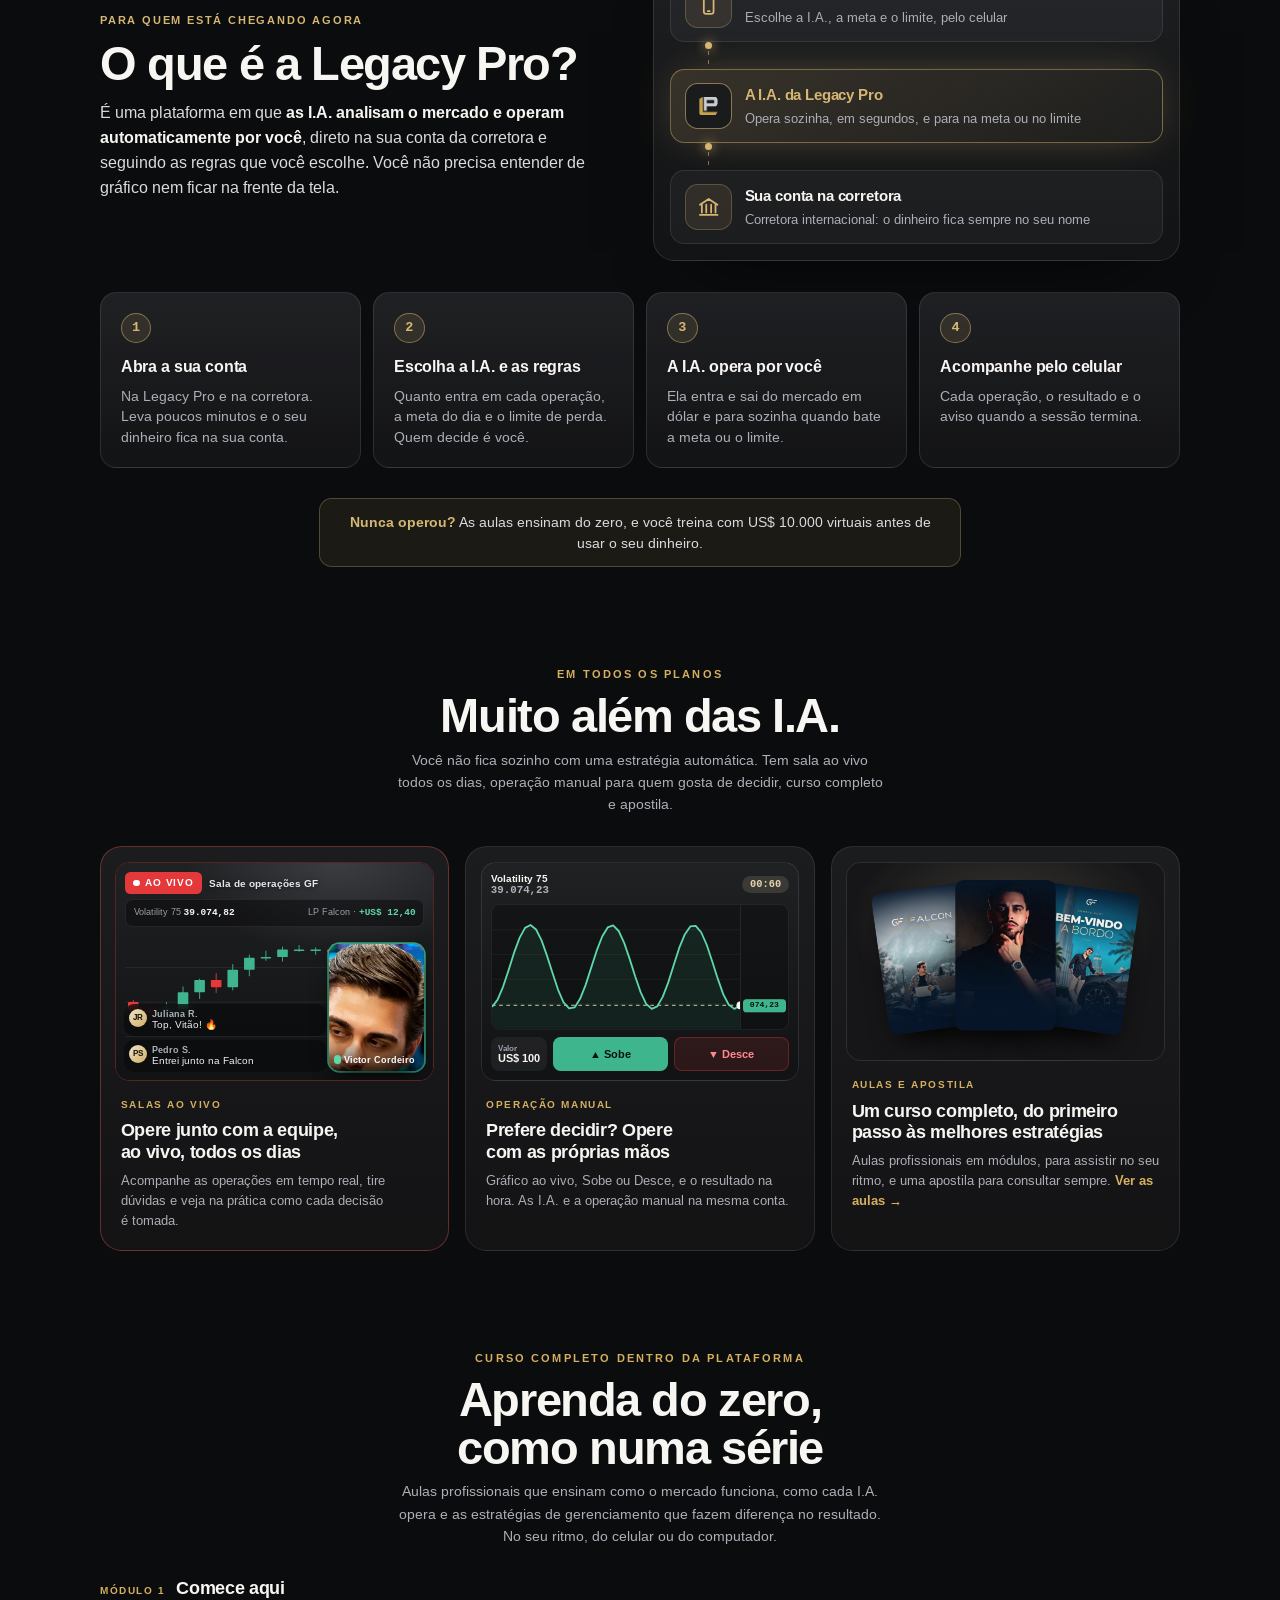
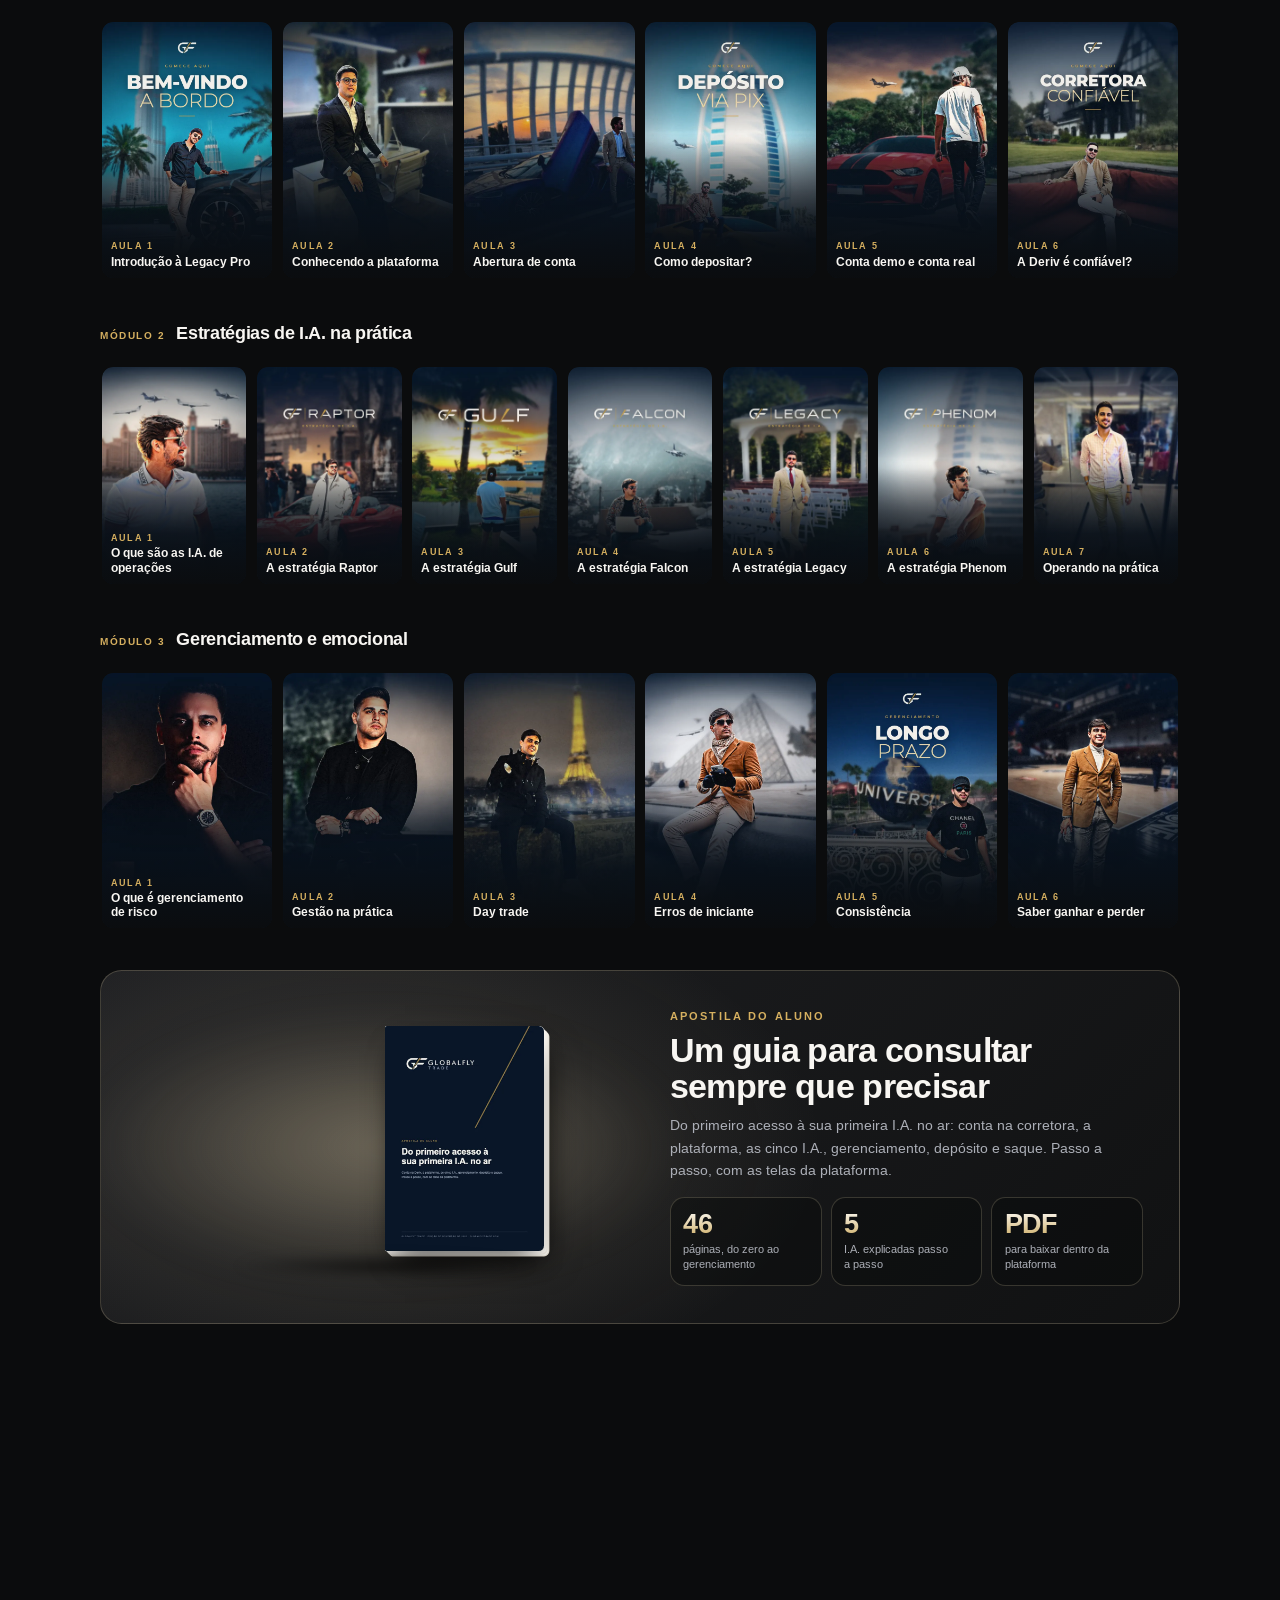
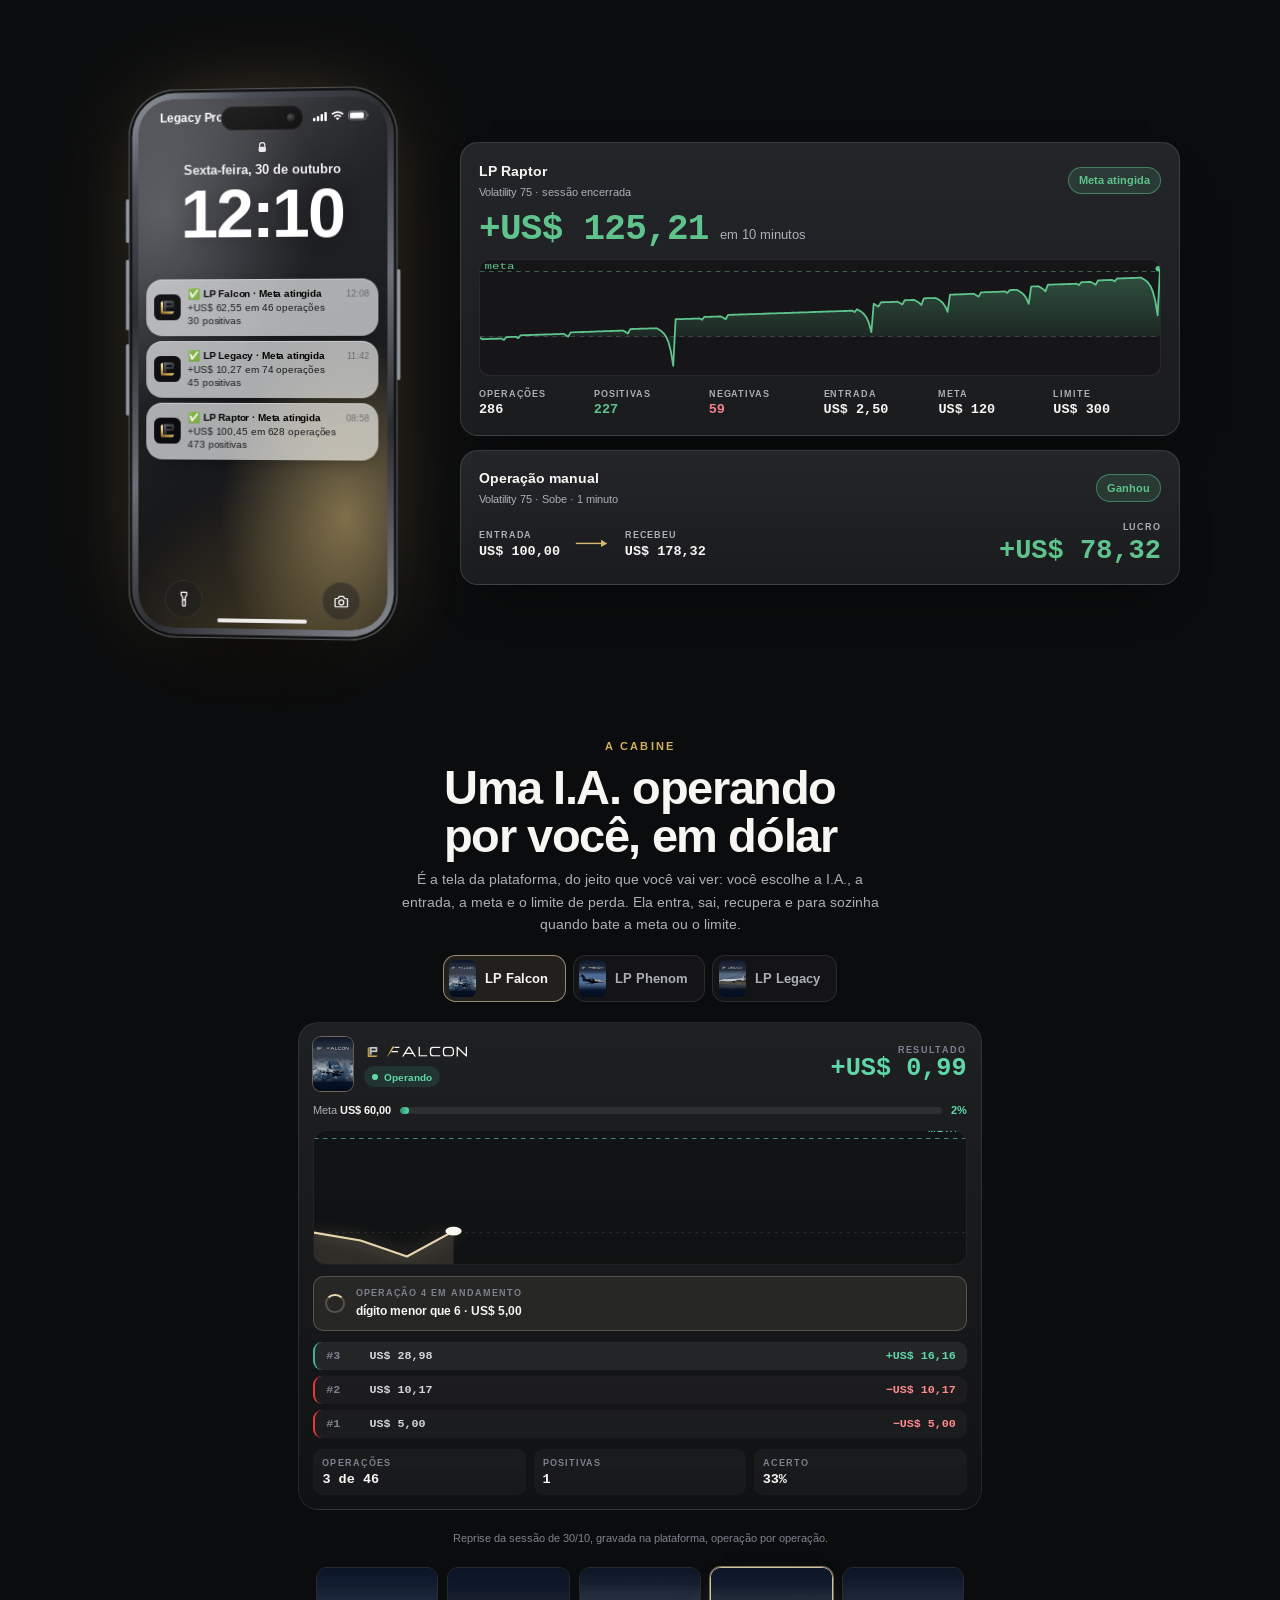
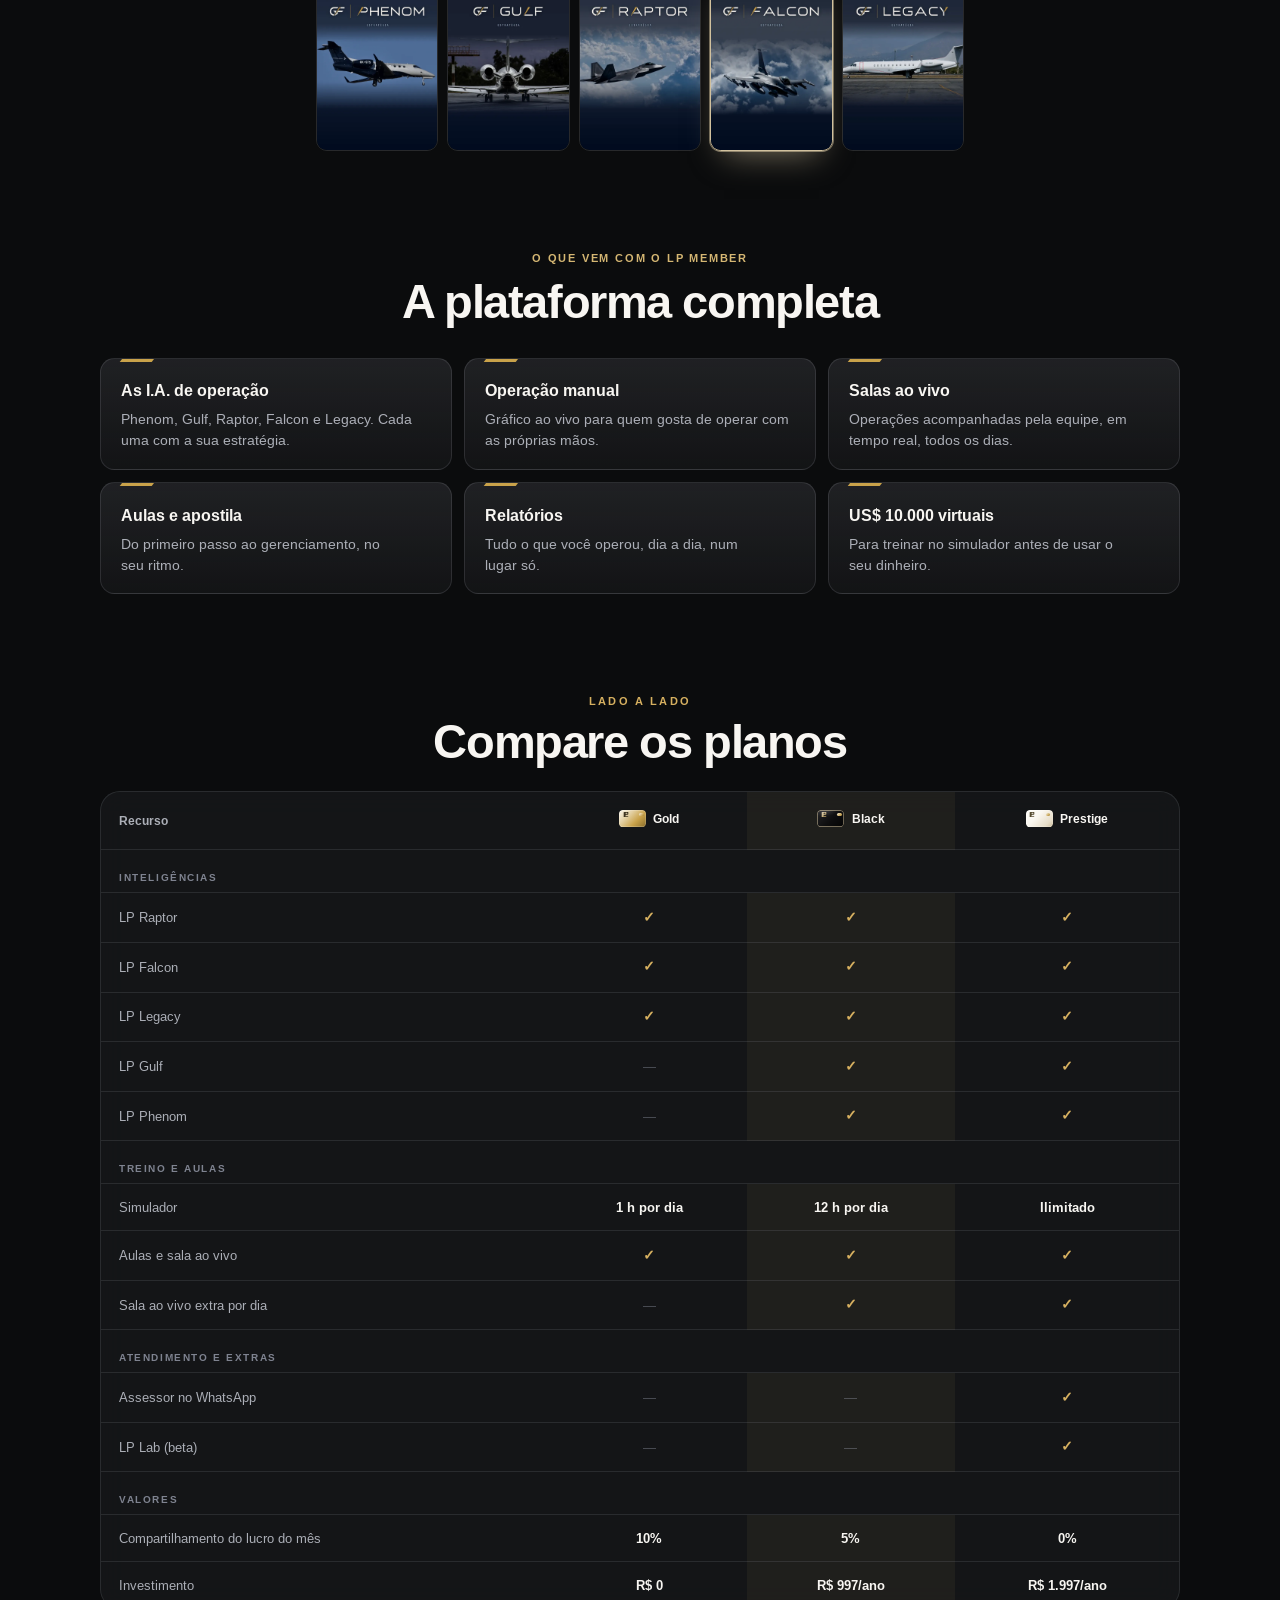
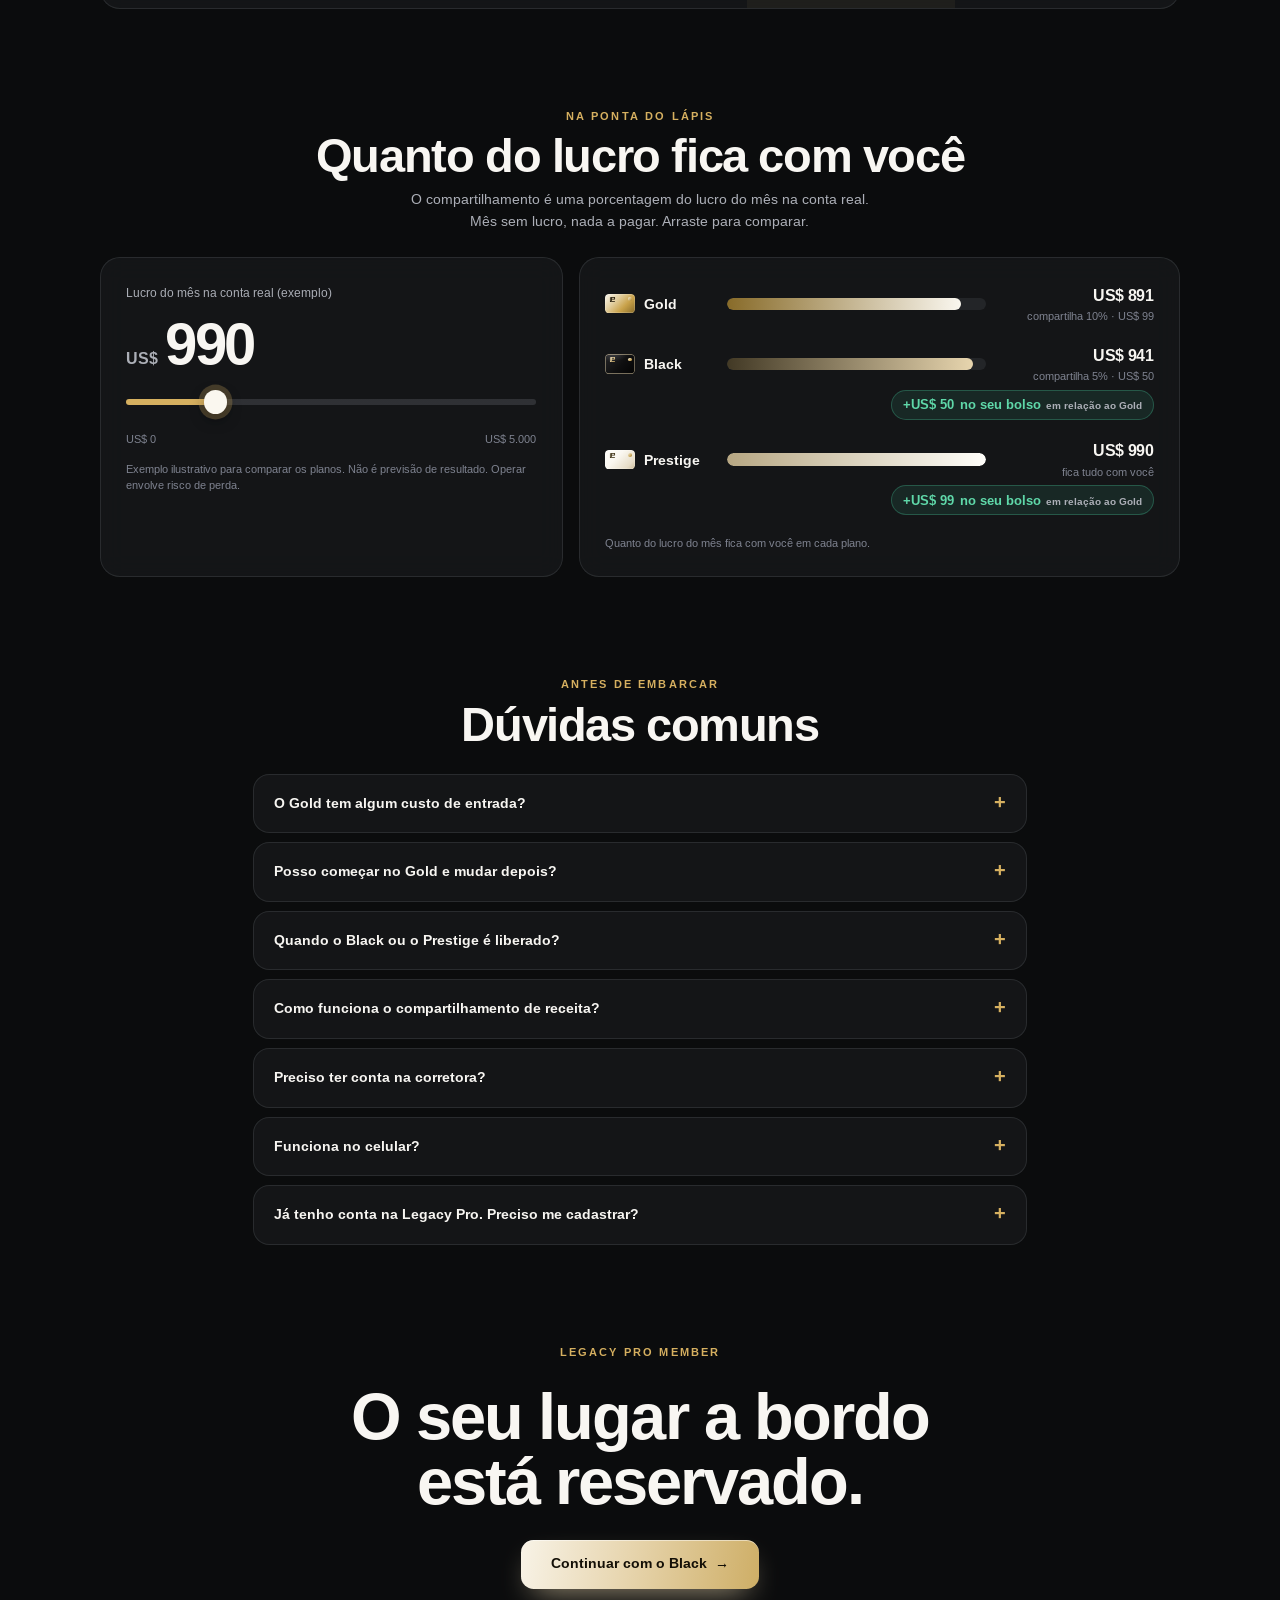
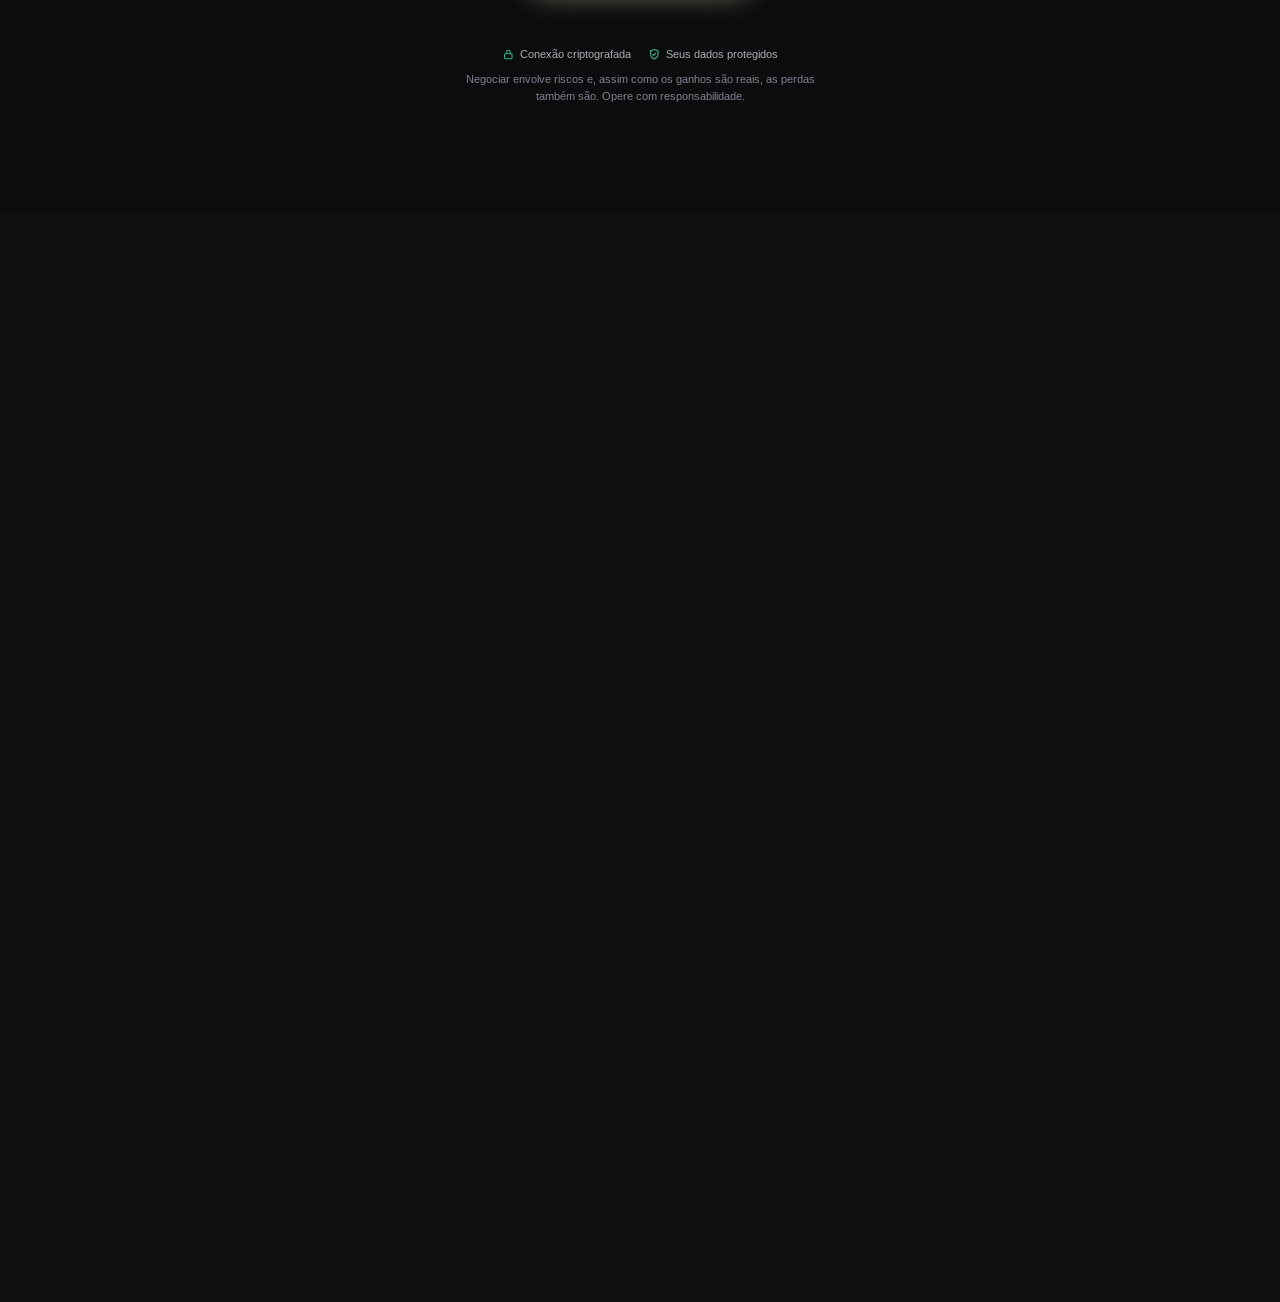
==== commit ac786063: "Legacy Pro: 2026-11-25 12:21" ====
--- a/cadastro/index.html
+++ b/cadastro/index.html
@@ -4,7 +4,7 @@
 <meta charset="utf-8">
 <meta name="viewport" content="width=device-width, initial-scale=1, viewport-fit=cover">
 <meta name="robots" content="noindex">
-<meta name="theme-color" content="#030A15">
+<meta name="theme-color" content="#0b0c0d">
 <title>Legacy Pro · Cadastro</title>
 <!--
   11/11/2026 (Tiago): legacyprotrade.com/cadastro, /n/cadastro e /v/cadastro abrem o cadastro com a
@@ -14,7 +14,7 @@
   na página nova. A landing do lançamento de 09/11 está guardada em arquivo/landing-lancamento-09-11/.
   O questionário e o obrigado (/cadastro/questionario/, /cadastro/obrigado/) continuam aqui.
 -->
-<style>html,body{margin:0;height:100%;background:#030A15}</style>
+<style>html,body{margin:0;height:100%;background:#0b0c0d}</style>
 <script>
   (function () {
     var s = location.pathname.split('/').filter(Boolean)
